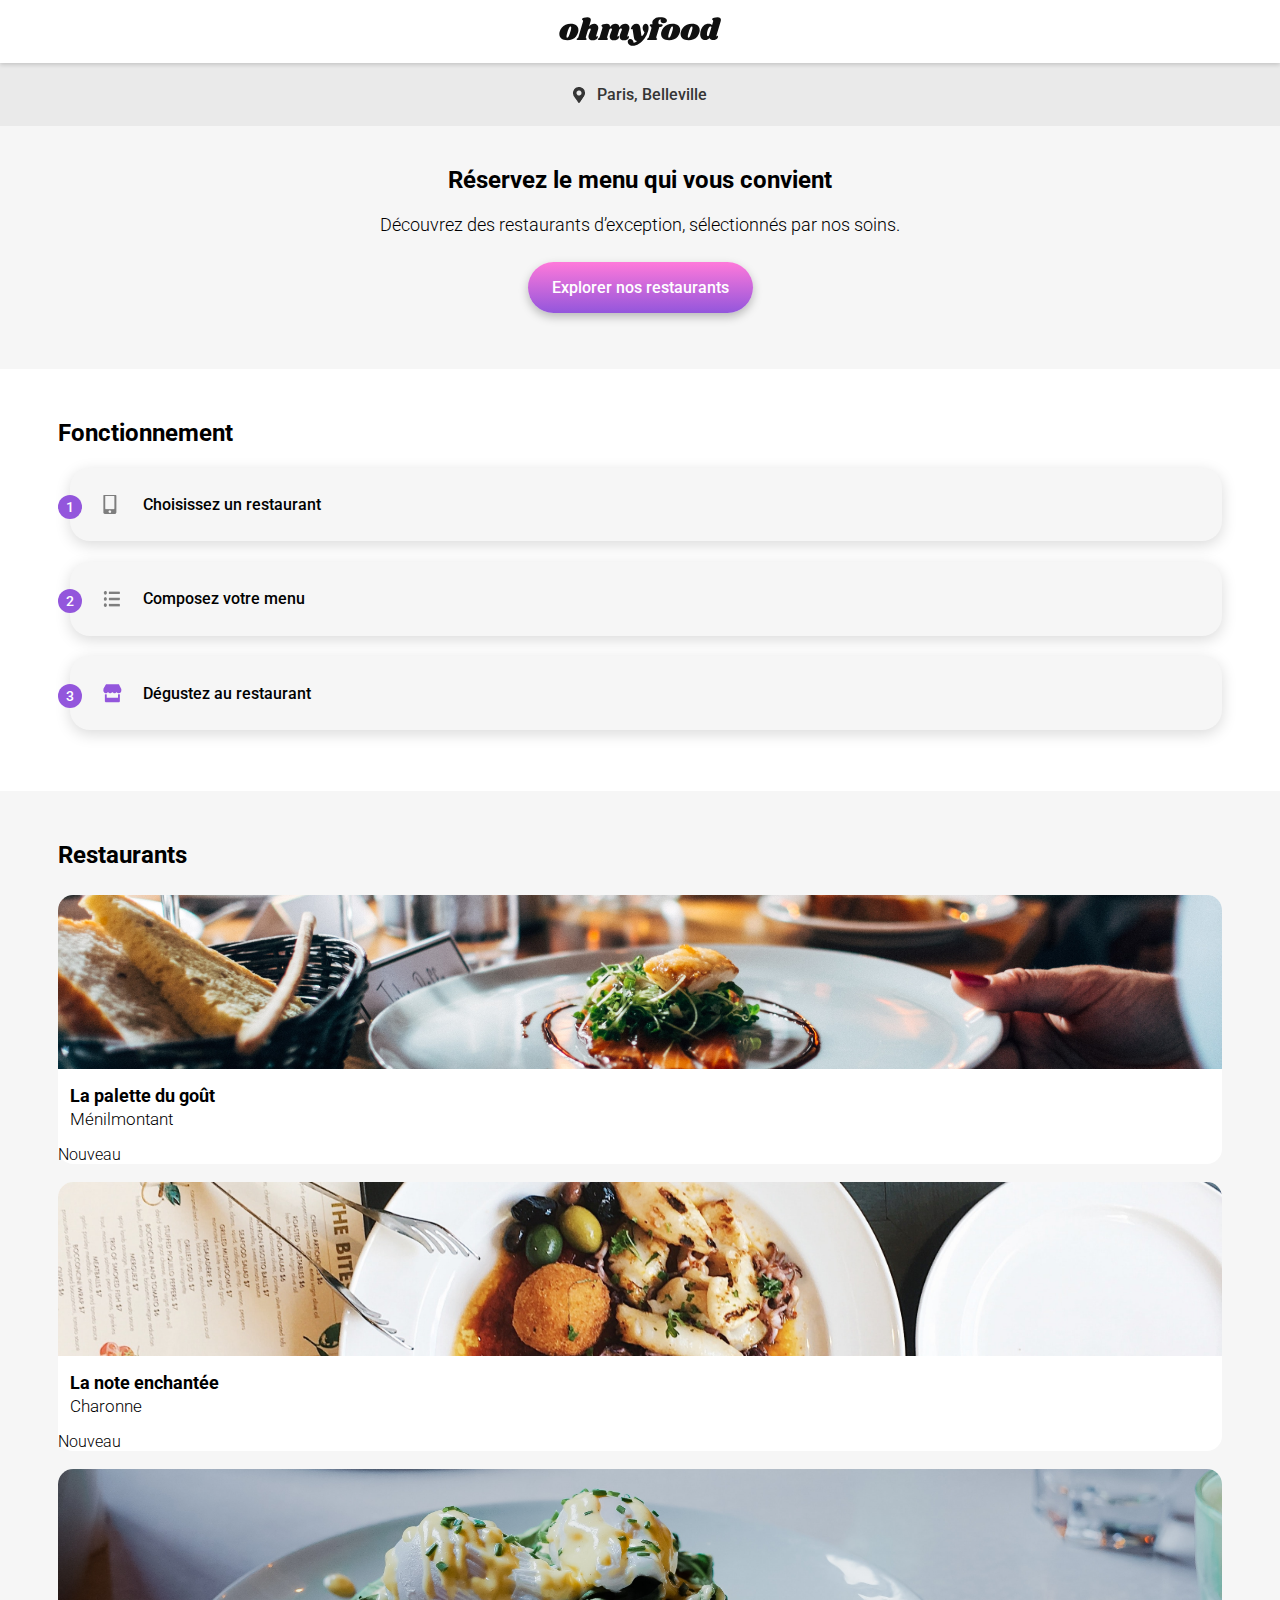
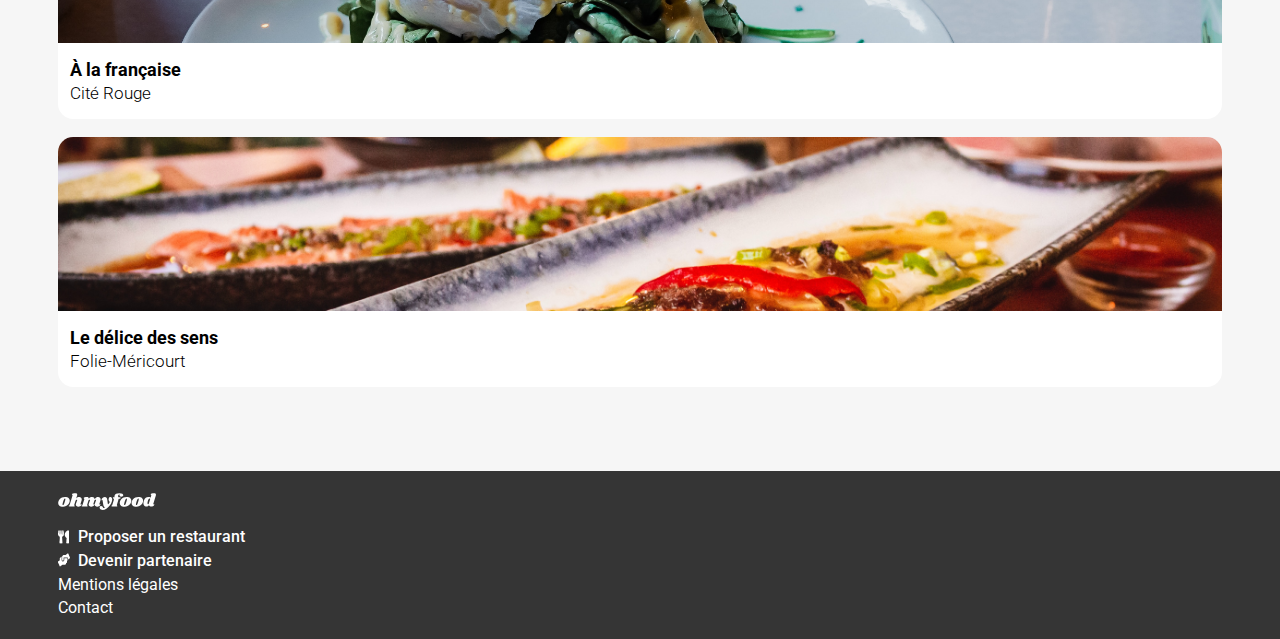
==== index.html @ 05e1a7d3 "starting designing restaurants section" ====
<!DOCTYPE html>
<html lang="fr">
  <head>
    <meta charset="UTF-8" />
    <meta name="viewport" content="width=device-width, initial-scale=1.0" />
    <title>Ohmyfood</title>
    <link rel="preconnect" href="https://fonts.googleapis.com" />
    <link rel="preconnect" href="https://fonts.gstatic.com" crossorigin />
    <link
      href="https://fonts.googleapis.com/css2?family=Roboto:wght@300;400;500;700&family=Shrikhand&display=swap"
      rel="stylesheet"
    />
    <link rel="stylesheet" href="./assets/css/style.css" />
  </head>

  <body>
    <div class="main-container splash-page">
      <header>
        <div class="logoZone">
          <img
            class="logoZone__image"
            src="./assets/images/logo/ohmyfood@2x.svg"
            alt="logo ohmyfood"
          />
        </div>
        <div class="geozone">
          <p class="geozone__text">Paris, Belleville</p>
        </div>
      </header>
      <main>
        <section class="presentation">
          <h1 class="presentation__title">
            Réservez le menu qui vous convient
          </h1>
          <p class="presentation__text">
            Découvrez des restaurants d’exception, sélectionnés par nos soins.
          </p>
          <a class="presentation__cta cta" href="#restaurantsAnchor">
            <span class="cta__text">Explorer nos restaurants</span>
          </a>
        </section>
        <section class="tutorial">
          <h2 class="tutorial__title">Fonctionnement</h2>
          <ol class="tutorial__list">
            <li class="tutorial__step tutorial__step--1">
              <p>Choisissez un restaurant</p>
            </li>
            <li class="tutorial__step tutorial__step--2">
              <p>Composez votre menu</p>
            </li>
            <li class="tutorial__step tutorial__step--3">
              <p>Dégustez au restaurant</p>
            </li>
          </ol>
        </section>
        <nav class="restaurants" id="restaurantsAnchor">
          <h2 class="restaurants__title">Restaurants</h2>
          <ul class="restaurants__list">
            <li class="restaurant__card">
              <a href="./restaurants/page1.html">
                <img
                  class="restaurant__image"
                  src="./assets/images/restaurants/jay-wennington-N_Y88TWmGwA-unsplash.jpg"
                  alt="un plat de la palette du goût"
                />
                <div class="restaurant__content">
                  <h3 class="card__title">La palette du goût</h3>
                  <p>Ménilmontant</p>
                  <i class="like__satus"></i>
                </div>
                <i class="flagNew">Nouveau</i>
              </a>
            </li>
            <li class="restaurant__card">
              <a href="./restaurants/page2.html">
                <img
                  class="restaurant__image"
                  src="./assets/images/restaurants/stil-u2Lp8tXIcjw-unsplash.jpg"
                  alt="une assiette de la note enchantée"
                />
                <div class="restaurant__content">
                  <h3 class="card__title">La note enchantée</h3>
                  <p>Charonne</p>
                  <i class="like__satus like__satus--enabled"></i>
                </div>
                <i class="flagNew">Nouveau</i></a
              >
            </li>
            <li class="restaurant__card">
              <a href="./restaurants/page3.html">
                <img
                  class="restaurant__image"
                  src="./assets/images/restaurants/toa-heftiba-DQKerTsQwi0-unsplash.jpg"
                  alt="une assiette de à la française" />
                <div class="restaurant__content">
                  <h3 class="card__title">À la française</h3>
                  <p>Cité Rouge</p>
                  <i class="like__satus"></i></div
              ></a>
            </li>
            <li class="restaurant__card">
              <a href="./restaurants/page4.html">
                <img
                  class="restaurant__image"
                  src="./assets/images/restaurants/louis-hansel-shotsoflouis-qNBGVyOCY8Q-unsplash.jpg"
                  alt="une assiette du délice des sens" />
                <div class="restaurant__content">
                  <h3 class="card__title">Le délice des sens</h3>
                  <p>Folie-Méricourt</p>
                  <i class="like__satus"></i></div
              ></a>
            </li>
          </ul>
        </nav>
      </main>
      <footer class="footer__page">
        <img
          class="footer__logo"
          src="./assets/images/logo/ohmyfood@2x.svg"
          alt="logo ohmyfood"
        />
        <nav class="footer__nav">
          <ul class="isDecorated">
            <li>
              <a class="proposing" href="#">Proposer un restaurant</a>
            </li>
            <li>
              <a class="partnership" href="#">Devenir partenaire</a>
            </li>
          </ul>
          <ul>
            <li><a href="#">Mentions légales</a></li>
            <li><a href="mailto:contact@ohmyfood.com">Contact</a></li>
          </ul>
        </nav>
      </footer>
    </div>
  </body>
</html>
---- assets/css/style.css ----
@charset "UTF-8";
/***
    The new CSS reset - version 1.8.5 (last updated 14.6.2023)
    GitHub page: https://github.com/elad2412/the-new-css-reset
***/
/*
    Remove all the styles of the "User-Agent-Stylesheet", except for the 'display' property
    - The "symbol *" part is to solve Firefox SVG sprite bug
    - The "html" attribute is exclud, because otherwise a bug in Chrome breaks the CSS hyphens property (https://github.com/elad2412/the-new-css-reset/issues/36)
 */
*:where(:not(html, iframe, canvas, img, svg, video, audio):not(svg *, symbol *)) {
  all: unset;
  display: revert;
}

/* Preferred box-sizing value */
*,
*::before,
*::after {
  box-sizing: border-box;
}

/* Reapply the pointer cursor for anchor tags */
a, button {
  cursor: revert;
}

/* Remove list styles (bullets/numbers) */
ol, ul, menu {
  list-style: none;
}

/* For images to not be able to exceed their container */
img {
  max-inline-size: 100%;
  max-block-size: 100%;
}

/* removes spacing between cells in tables */
table {
  border-collapse: collapse;
}

/* Safari - solving issue when using user-select:none on the <body> text input doesn't working */
input, textarea {
  -webkit-user-select: auto;
}

/* revert the 'white-space' property for textarea elements on Safari */
textarea {
  white-space: revert;
}

/* minimum style to allow to style meter element */
meter {
  -webkit-appearance: revert;
  appearance: revert;
}

/* preformatted text - use only for this feature */
:where(pre) {
  all: revert;
}

/* reset default text opacity of input placeholder */
::placeholder {
  color: unset;
}

/* remove default dot (•) sign */
::marker {
  content: initial;
}

/* fix the feature of 'hidden' attribute.
   display:revert; revert to element instead of attribute */
:where([hidden]) {
  display: none;
}

/* revert for bug in Chromium browsers
   - fix for the content editable attribute will work properly.
   - webkit-user-select: auto; added for Safari in case of using user-select:none on wrapper element */
:where([contenteditable]:not([contenteditable=false])) {
  -moz-user-modify: read-write;
  -webkit-user-modify: read-write;
  overflow-wrap: break-word;
  -webkit-line-break: after-white-space;
  -webkit-user-select: auto;
}

/* apply back the draggable feature - exist only in Chromium and Safari */
:where([draggable=true]) {
  -webkit-user-drag: element;
}

/* Revert Modal native behavior */
:where(dialog:modal) {
  all: revert;
}

body {
  font-family: "Roboto", serif;
  font-weight: 300;
}

.presentation__title, .tutorial__title, .restaurants__title, .card__title {
  font-weight: 700;
  font-size: 1.5rem;
}

.card__title {
  font-size: 1.125rem;
}

.tutorial__step {
  font-weight: 500;
}

.restaurant__content .card__tile {
  font-size: 1.125rem;
}
.restaurant__content p {
  font-size: 1.063rem;
}

html {
  scroll-behavior: smooth;
  height: 100%;
}

body {
  height: 100%;
  margin: 0;
  background-color: #F6F6F6;
}

.main-container {
  width: 100%;
}

.tutorial {
  background-color: #FFFFFF;
}

.presentation, .tutorial, .restaurants, .footer__page {
  padding-left: 4.5%;
  padding-right: 4.5%;
}

header {
  position: relative;
}

.logoZone {
  background-color: #FFFFFF;
  height: 63px;
  display: flex;
  align-items: center;
  justify-content: center;
  box-shadow: 0px 2px 4px 0px rgba(0, 0, 0, 0.15);
  position: relative;
  z-index: 1;
}

.logoZone__image {
  width: 162px;
}

.geozone {
  background-color: #EAEAEA;
  height: 63px;
  display: flex;
  align-items: center;
  justify-content: center;
  position: relative;
}
.geozone__text {
  font-size: 1rem;
  font-weight: 500;
  color: #353535;
  position: relative;
  padding-left: 1.5rem;
  background-image: url("../images/icons/pin-icon.png");
  background-repeat: no-repeat;
  background-position: left center;
  background-size: auto;
}

.footer__page {
  background-color: #353535;
  color: #FFFFFF;
  padding-top: 1.375rem;
  padding-bottom: 1.375rem;
}
.footer__logo {
  filter: invert(1) sepia(1) saturate(0);
  width: 98px;
  padding-bottom: 0.5rem;
}
.footer__nav li {
  font-weight: 400;
}
.footer__nav li:not(:last-child) {
  padding-top: 0.3rem;
  padding-bottom: 0.3rem;
}
.footer__nav .isDecorated li {
  font-weight: 500;
}
.footer__nav .proposing {
  position: relative;
  padding-left: 1.3rem;
  background-image: url("../images/icons/ustensils-icon.png");
  background-repeat: no-repeat;
  background-position: left center;
  background-size: auto;
}
.footer__nav .partnership {
  position: relative;
  padding-left: 1.3rem;
  background-image: url("../images/icons/handshake-icon.png");
  background-repeat: no-repeat;
  background-position: left center;
  background-size: auto;
}

.cta {
  display: flex;
  align-items: center;
  justify-content: center;
  color: #FFFFFF;
  font-size: 1rem;
  font-weight: 500;
  position: relative;
}
.cta .cta__text {
  background: linear-gradient(to bottom, #FF79DA 0%, #9356DC 100%);
  border-radius: 2rem;
  box-shadow: 0px 4px 10px 0px rgba(0, 0, 0, 0.25);
  padding: 1rem 1.5rem;
  transition: box-shadow 200ms;
}
.cta::before {
  content: "";
  position: absolute;
  top: 0;
  bottom: 0;
  left: 0;
  right: 0;
  z-index: 1;
  border-radius: 2rem;
  box-shadow: 0px 0px 0px 0px rgba(0, 0, 0, 0);
  background-color: white;
  opacity: 0;
  transition: opacity 400ms;
}
.cta:hover .cta__text {
  border-radius: 2rem;
  box-shadow: 0px 4px 15px 0px rgba(0, 0, 0, 0.35);
}
.cta:hover::before {
  opacity: 0.15;
}

.presentation {
  padding-top: 2.5rem;
  padding-bottom: 3.5rem;
  text-align: center;
}
.presentation__title {
  width: 80%;
  margin: 0 auto 1.25rem;
}
.presentation__text {
  margin: 0 auto 1.7rem;
  font-size: 1.125rem;
}

.tutorial {
  padding-top: 3.125rem;
  padding-bottom: 2.5rem;
}
.tutorial__title {
  margin-bottom: 1.3rem;
}
.tutorial__list {
  padding-left: 0.75rem;
}
.tutorial__step {
  margin-bottom: 1.3rem;
  padding: 1.7rem 0 1.7rem 2.1rem;
  background: #F6F6F6;
  position: relative;
  border-radius: 1.25rem;
  box-shadow: 0px 4px 15px 0px rgba(0, 0, 0, 0.15);
}
.tutorial__step--1::before {
  content: "";
  position: absolute;
  top: 0;
  bottom: 0;
  left: 0;
  right: 0;
  z-index: 1;
  content: "1";
  font-size: 0.875rem;
  color: #FFFFFF;
  top: 1.7rem;
  right: auto;
  bottom: auto;
  left: -0.75rem;
  background-color: #9356DC;
  border-radius: 1rem;
  width: 1.5rem;
  height: 1.5rem;
  display: flex;
  align-items: center;
  justify-content: center;
}
.tutorial__step--1 p {
  position: relative;
  padding-left: 2.5rem;
  background-image: url("../images/icons/tuto-icon-1.png");
  background-repeat: no-repeat;
  background-position: left center;
  background-size: auto;
}
.tutorial__step--2::before {
  content: "";
  position: absolute;
  top: 0;
  bottom: 0;
  left: 0;
  right: 0;
  z-index: 1;
  content: "2";
  font-size: 0.875rem;
  color: #FFFFFF;
  top: 1.7rem;
  right: auto;
  bottom: auto;
  left: -0.75rem;
  background-color: #9356DC;
  border-radius: 1rem;
  width: 1.5rem;
  height: 1.5rem;
  display: flex;
  align-items: center;
  justify-content: center;
}
.tutorial__step--2 p {
  position: relative;
  padding-left: 2.5rem;
  background-image: url("../images/icons/tuto-icon-2.png");
  background-repeat: no-repeat;
  background-position: left center;
  background-size: auto;
}
.tutorial__step--3::before {
  content: "";
  position: absolute;
  top: 0;
  bottom: 0;
  left: 0;
  right: 0;
  z-index: 1;
  content: "3";
  font-size: 0.875rem;
  color: #FFFFFF;
  top: 1.7rem;
  right: auto;
  bottom: auto;
  left: -0.75rem;
  background-color: #9356DC;
  border-radius: 1rem;
  width: 1.5rem;
  height: 1.5rem;
  display: flex;
  align-items: center;
  justify-content: center;
}
.tutorial__step--3 p {
  position: relative;
  padding-left: 2.5rem;
  background-image: url("../images/icons/tuto-icon-3.png");
  background-repeat: no-repeat;
  background-position: left center;
  background-size: auto;
}

.restaurants {
  padding-top: 3.125rem;
  padding-bottom: 4.125rem;
}
.restaurants__title {
  margin-bottom: 1.625rem;
}

.restaurant__card {
  margin-bottom: 1.125rem;
  border-radius: 0.95rem;
  background: #FFFFFF;
}
.restaurant__card > a {
  display: block;
  position: relative;
}
.restaurant__image {
  border-radius: 0.95rem 0.95rem 0 0;
  object-fit: cover;
  width: 100%;
  height: 174px;
  display: block;
}
.restaurant__content {
  display: block;
  padding: 1rem 0.8rem;
}
.restaurant__content .card__title {
  margin-bottom: 0.2rem;
}

/*# sourceMappingURL=style.css.map */
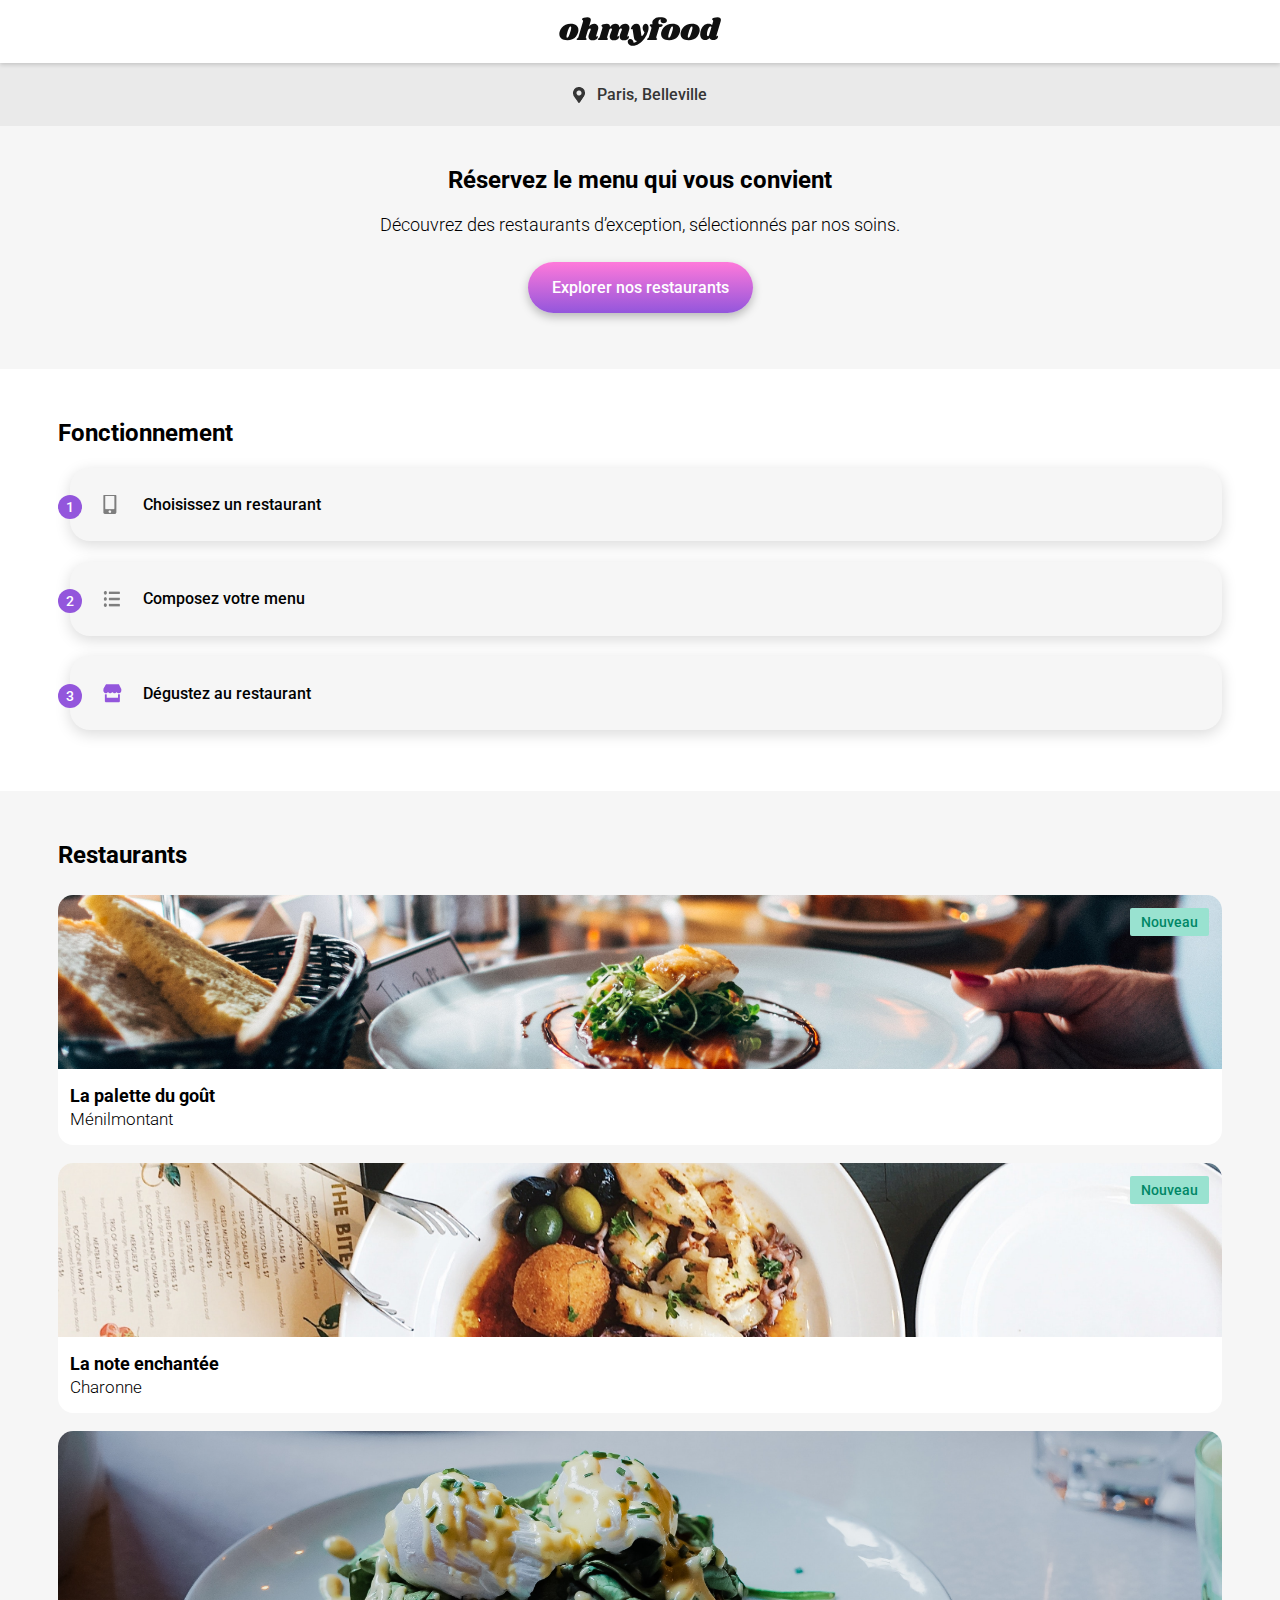
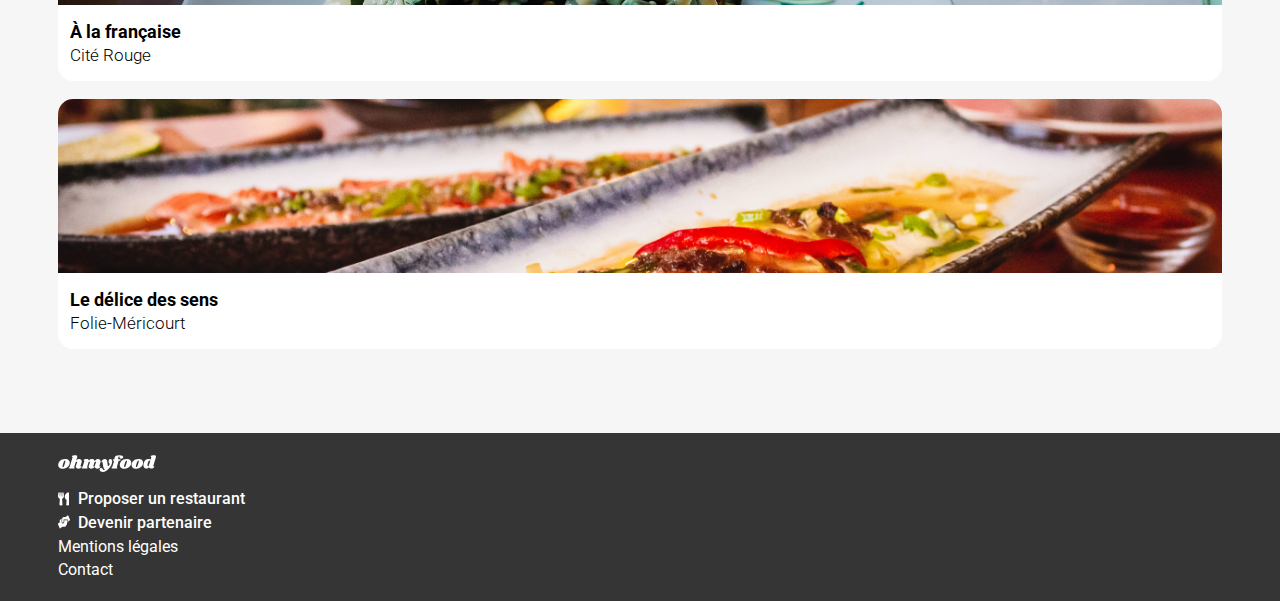
==== commit 892bd4bf: "ajout flag 'nouveau' sur les cards + attribut role et aria-label pour les icones coeur rempli" ====
--- a/index.html
+++ b/index.html
@@ -81,7 +81,11 @@
                 <div class="restaurant__content">
                   <h3 class="card__title">La note enchantée</h3>
                   <p>Charonne</p>
-                  <i class="like__satus like__satus--enabled"></i>
+                  <i
+                    class="like__satus like__satus--enabled"
+                    role="img"
+                    aria-label="restaurant favoris"
+                  ></i>
                 </div>
                 <i class="flagNew">Nouveau</i></a
               >
--- a/assets/css/style.css
+++ b/assets/css/style.css
@@ -406,6 +406,17 @@
   display: block;
   position: relative;
 }
+.restaurant__card .flagNew {
+  color: #008766;
+  padding: 0.4rem 0.7rem;
+  background: #99E2D0;
+  border-radius: 0.125rem;
+  font-size: 0.875rem;
+  font-weight: 500;
+  position: absolute;
+  top: 0.813rem;
+  right: 0.813rem;
+}
 .restaurant__image {
   border-radius: 0.95rem 0.95rem 0 0;
   object-fit: cover;
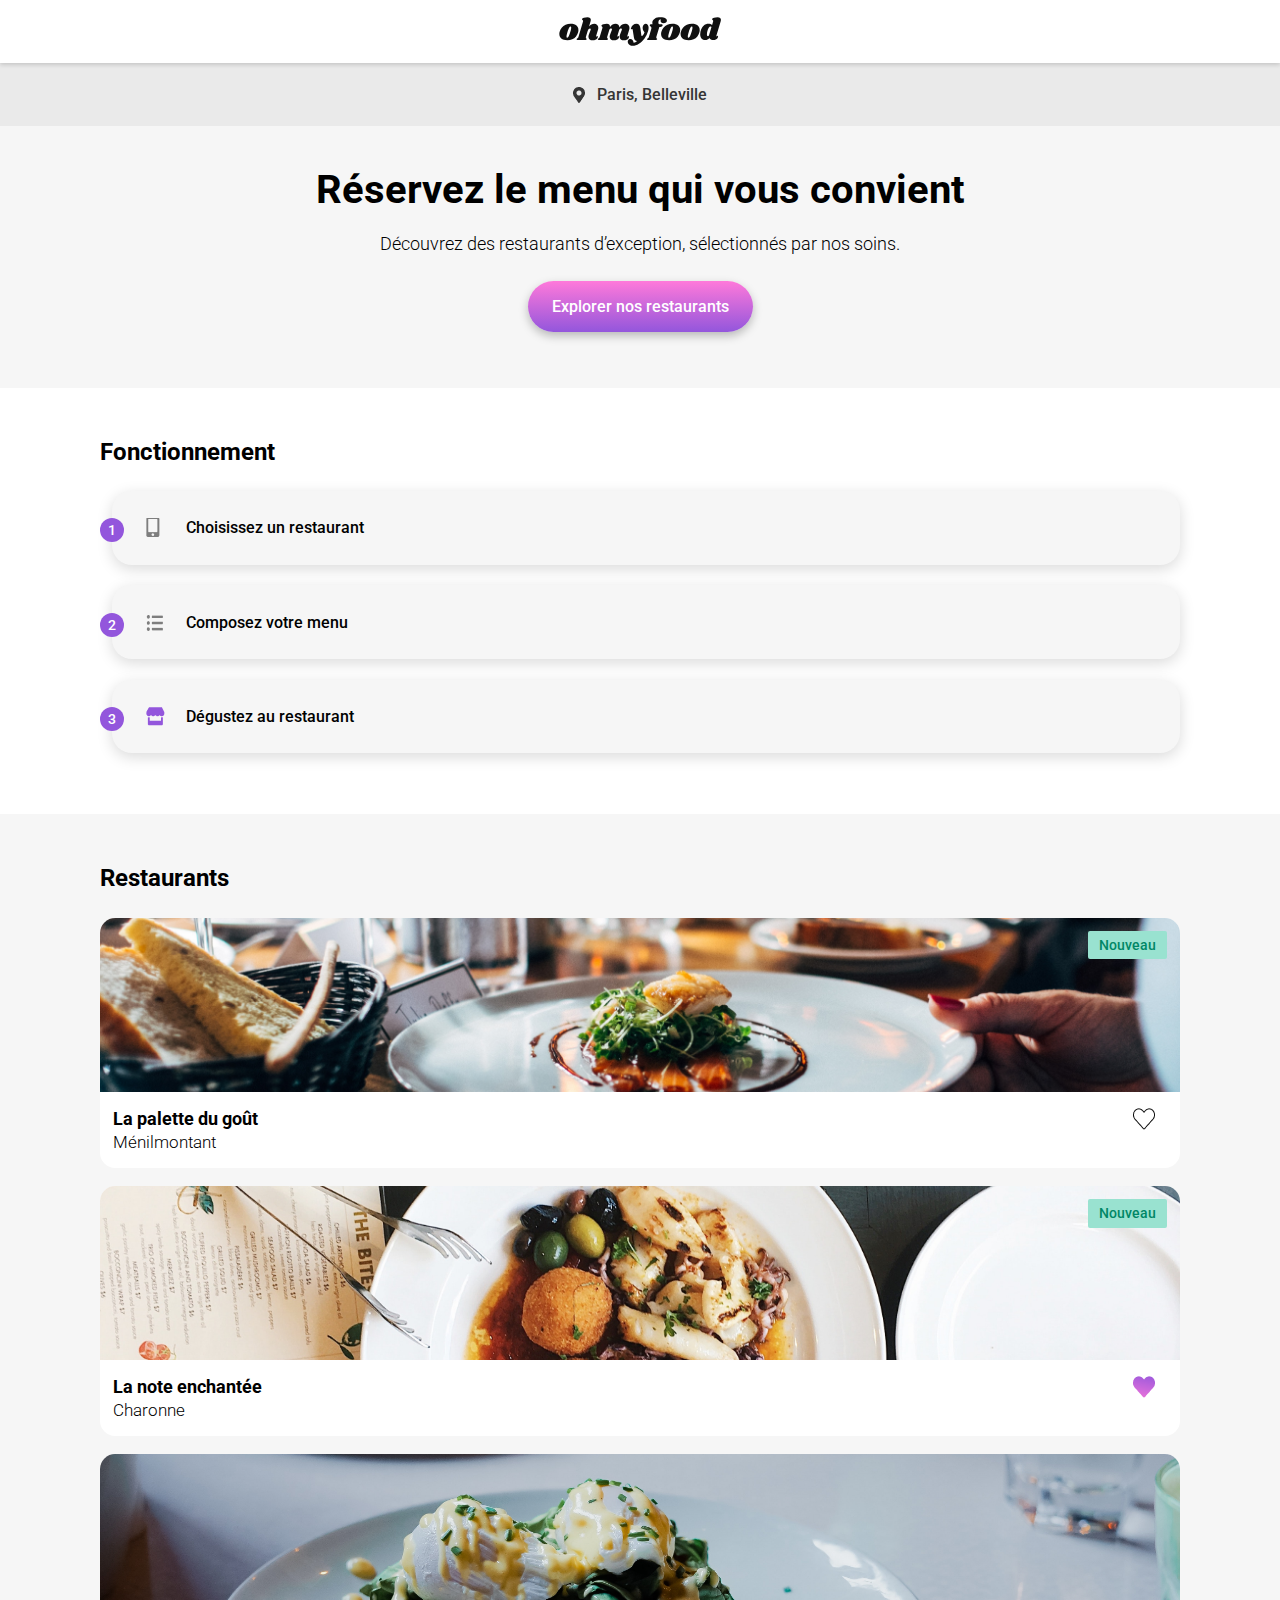
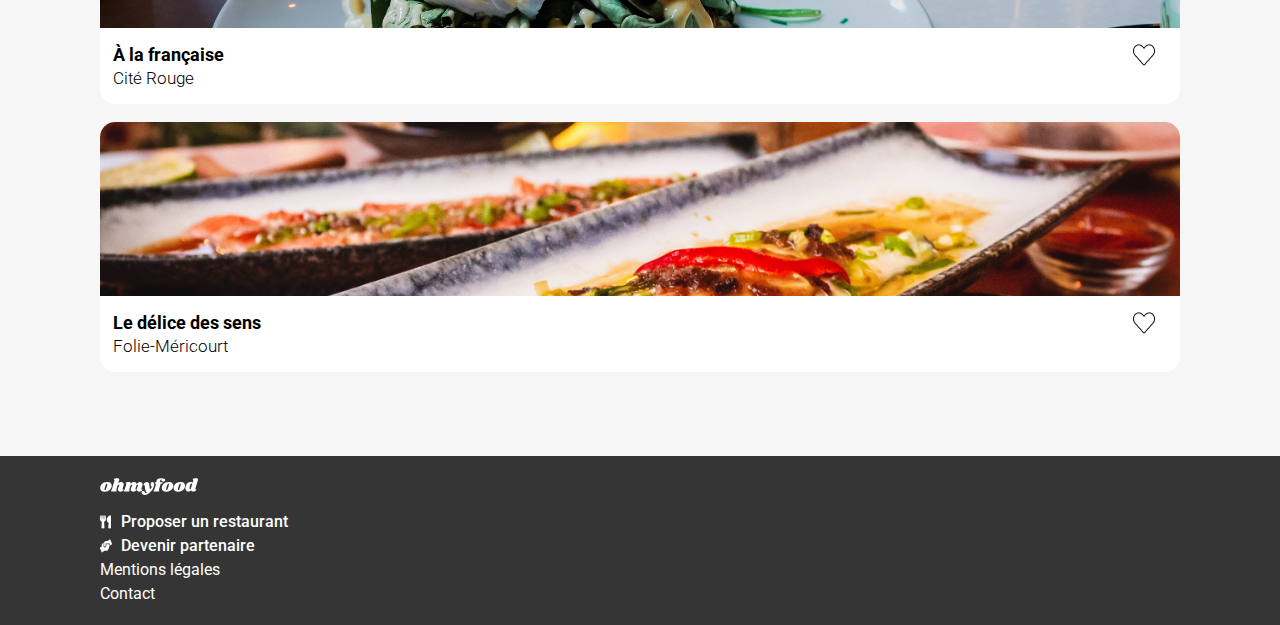
==== commit 5c7f765c: "- adding a contener 'width-inside' in each main part - starting responsivness" ====
--- a/index.html
+++ b/index.html
@@ -29,114 +29,126 @@
       </header>
       <main>
         <section class="presentation">
-          <h1 class="presentation__title">
-            Réservez le menu qui vous convient
-          </h1>
-          <p class="presentation__text">
-            Découvrez des restaurants d’exception, sélectionnés par nos soins.
-          </p>
-          <a class="presentation__cta cta" href="#restaurantsAnchor">
-            <span class="cta__text">Explorer nos restaurants</span>
-          </a>
+          <div class="inside-width">
+            <h1 class="presentation__title">
+              Réservez le menu qui vous convient
+            </h1>
+            <p class="presentation__text">
+              Découvrez des restaurants d’exception, sélectionnés par nos soins.
+            </p>
+            <a class="presentation__cta cta" href="#restaurantsAnchor">
+              <span class="cta__text">Explorer nos restaurants</span>
+            </a>
+          </div>
         </section>
         <section class="tutorial">
-          <h2 class="tutorial__title">Fonctionnement</h2>
-          <ol class="tutorial__list">
-            <li class="tutorial__step tutorial__step--1">
-              <p>Choisissez un restaurant</p>
-            </li>
-            <li class="tutorial__step tutorial__step--2">
-              <p>Composez votre menu</p>
-            </li>
-            <li class="tutorial__step tutorial__step--3">
-              <p>Dégustez au restaurant</p>
-            </li>
-          </ol>
+          <div class="inside-width">
+            <h2 class="tutorial__title">Fonctionnement</h2>
+            <ol class="tutorial__list">
+              <li class="tutorial__step tutorial__step--1">
+                <p>Choisissez un restaurant</p>
+              </li>
+              <li class="tutorial__step tutorial__step--2">
+                <p>Composez votre menu</p>
+              </li>
+              <li class="tutorial__step tutorial__step--3">
+                <p>Dégustez au restaurant</p>
+              </li>
+            </ol>
+          </div>
         </section>
         <nav class="restaurants" id="restaurantsAnchor">
-          <h2 class="restaurants__title">Restaurants</h2>
-          <ul class="restaurants__list">
-            <li class="restaurant__card">
-              <a href="./restaurants/page1.html">
-                <img
-                  class="restaurant__image"
-                  src="./assets/images/restaurants/jay-wennington-N_Y88TWmGwA-unsplash.jpg"
-                  alt="un plat de la palette du goût"
-                />
-                <div class="restaurant__content">
-                  <h3 class="card__title">La palette du goût</h3>
-                  <p>Ménilmontant</p>
-                  <i class="like__satus"></i>
-                </div>
-                <i class="flagNew">Nouveau</i>
-              </a>
-            </li>
-            <li class="restaurant__card">
-              <a href="./restaurants/page2.html">
-                <img
-                  class="restaurant__image"
-                  src="./assets/images/restaurants/stil-u2Lp8tXIcjw-unsplash.jpg"
-                  alt="une assiette de la note enchantée"
-                />
-                <div class="restaurant__content">
-                  <h3 class="card__title">La note enchantée</h3>
-                  <p>Charonne</p>
-                  <i
-                    class="like__satus like__satus--enabled"
-                    role="img"
-                    aria-label="restaurant favoris"
-                  ></i>
-                </div>
-                <i class="flagNew">Nouveau</i></a
-              >
-            </li>
-            <li class="restaurant__card">
-              <a href="./restaurants/page3.html">
-                <img
-                  class="restaurant__image"
-                  src="./assets/images/restaurants/toa-heftiba-DQKerTsQwi0-unsplash.jpg"
-                  alt="une assiette de à la française" />
-                <div class="restaurant__content">
-                  <h3 class="card__title">À la française</h3>
-                  <p>Cité Rouge</p>
-                  <i class="like__satus"></i></div
-              ></a>
-            </li>
-            <li class="restaurant__card">
-              <a href="./restaurants/page4.html">
-                <img
-                  class="restaurant__image"
-                  src="./assets/images/restaurants/louis-hansel-shotsoflouis-qNBGVyOCY8Q-unsplash.jpg"
-                  alt="une assiette du délice des sens" />
-                <div class="restaurant__content">
-                  <h3 class="card__title">Le délice des sens</h3>
-                  <p>Folie-Méricourt</p>
-                  <i class="like__satus"></i></div
-              ></a>
-            </li>
-          </ul>
+          <div class="inside-width">
+            <h2 class="restaurants__title">Restaurants</h2>
+            <ul class="restaurants__list">
+              <li class="restaurant__card">
+                <a href="./restaurants/page1.html">
+                  <img
+                    class="restaurant__image"
+                    src="./assets/images/restaurants/jay-wennington-N_Y88TWmGwA-unsplash.jpg"
+                    alt="un plat de la palette du goût"
+                  />
+                  <div class="restaurant__content">
+                    <h3 class="card__title">La palette du goût</h3>
+                    <p>Ménilmontant</p>
+                    <i class="like__satus"></i>
+                  </div>
+                  <i class="flagNew">Nouveau</i>
+                </a>
+              </li>
+              <li class="restaurant__card">
+                <a href="./restaurants/page2.html">
+                  <img
+                    class="restaurant__image"
+                    src="./assets/images/restaurants/stil-u2Lp8tXIcjw-unsplash.jpg"
+                    alt="une assiette de la note enchantée"
+                  />
+                  <div class="restaurant__content">
+                    <h3 class="card__title">La note enchantée</h3>
+                    <p>Charonne</p>
+                    <i
+                      class="like__satus like__satus--enabled"
+                      role="img"
+                      aria-label="restaurant favoris"
+                    ></i>
+                  </div>
+                  <i class="flagNew">Nouveau</i>
+                </a>
+              </li>
+              <li class="restaurant__card">
+                <a href="./restaurants/page3.html">
+                  <img
+                    class="restaurant__image"
+                    src="./assets/images/restaurants/toa-heftiba-DQKerTsQwi0-unsplash.jpg"
+                    alt="une assiette de à la française"
+                  />
+                  <div class="restaurant__content">
+                    <h3 class="card__title">À la française</h3>
+                    <p>Cité Rouge</p>
+                    <i class="like__satus"></i>
+                  </div>
+                </a>
+              </li>
+              <li class="restaurant__card">
+                <a href="./restaurants/page4.html">
+                  <img
+                    class="restaurant__image"
+                    src="./assets/images/restaurants/louis-hansel-shotsoflouis-qNBGVyOCY8Q-unsplash.jpg"
+                    alt="une assiette du délice des sens"
+                  />
+                  <div class="restaurant__content">
+                    <h3 class="card__title">Le délice des sens</h3>
+                    <p>Folie-Méricourt</p>
+                    <i class="like__satus"></i>
+                  </div>
+                </a>
+              </li>
+            </ul>
+          </div>
         </nav>
       </main>
       <footer class="footer__page">
-        <img
-          class="footer__logo"
-          src="./assets/images/logo/ohmyfood@2x.svg"
-          alt="logo ohmyfood"
-        />
-        <nav class="footer__nav">
-          <ul class="isDecorated">
-            <li>
-              <a class="proposing" href="#">Proposer un restaurant</a>
-            </li>
-            <li>
-              <a class="partnership" href="#">Devenir partenaire</a>
-            </li>
-          </ul>
-          <ul>
-            <li><a href="#">Mentions légales</a></li>
-            <li><a href="mailto:contact@ohmyfood.com">Contact</a></li>
-          </ul>
-        </nav>
+        <div class="inside-width">
+          <img
+            class="footer__logo"
+            src="./assets/images/logo/ohmyfood@2x.svg"
+            alt="logo ohmyfood"
+          />
+          <nav class="footer__nav">
+            <ul class="isDecorated">
+              <li>
+                <a class="proposing" href="#">Proposer un restaurant</a>
+              </li>
+              <li>
+                <a class="partnership" href="#">Devenir partenaire</a>
+              </li>
+            </ul>
+            <ul>
+              <li><a href="#">Mentions légales</a></li>
+              <li><a href="mailto:contact@ohmyfood.com">Contact</a></li>
+            </ul>
+          </nav>
+        </div>
       </footer>
     </div>
   </body>
--- a/assets/css/style.css
+++ b/assets/css/style.css
@@ -109,6 +109,12 @@
   font-size: 1.5rem;
 }
 
+@media (min-width: 1024px) {
+  .presentation__title {
+    font-size: 2.5rem;
+  }
+}
+
 .card__title {
   font-size: 1.125rem;
 }
@@ -143,11 +149,21 @@
   background-color: #FFFFFF;
 }
 
-.presentation, .tutorial, .restaurants, .footer__page {
-  padding-left: 4.5%;
-  padding-right: 4.5%;
-}
-
+.presentation .inside-width, .tutorial .inside-width, .restaurants .inside-width, .footer__page .inside-width {
+  width: 91%;
+  margin-left: auto;
+  margin-right: auto;
+}
+@media (min-width: 768px) {
+  .presentation, .tutorial, .restaurants, .footer__page {
+    padding-left: 3rem;
+    padding-right: 3rem;
+  }
+  .presentation .inside-width, .tutorial .inside-width, .restaurants .inside-width, .footer__page .inside-width {
+    width: 100%;
+    max-width: 1080px;
+  }
+}
 header {
   position: relative;
 }
@@ -272,6 +288,11 @@
   width: 80%;
   margin: 0 auto 1.25rem;
 }
+@media (min-width: 768px) {
+  .presentation__title {
+    width: 100%;
+  }
+}
 .presentation__text {
   margin: 0 auto 1.7rem;
   font-size: 1.125rem;
@@ -282,7 +303,7 @@
   padding-bottom: 2.5rem;
 }
 .tutorial__title {
-  margin-bottom: 1.3rem;
+  margin-bottom: 1.563rem;
 }
 .tutorial__list {
   padding-left: 0.75rem;
@@ -426,10 +447,25 @@
 }
 .restaurant__content {
   display: block;
-  padding: 1rem 0.8rem;
+  margin: 1rem 0.8rem 0;
+  padding-bottom: 1rem;
+  position: relative;
 }
 .restaurant__content .card__title {
   margin-bottom: 0.2rem;
 }
+.restaurant__content .like__satus {
+  display: block;
+  width: 22px;
+  height: 22px;
+  background-image: url("../images/icons/unlike-icon.png");
+  background-repeat: no-repeat;
+  position: absolute;
+  top: 0;
+  right: 0.75rem;
+}
+.restaurant__content .like__satus--enabled {
+  background-image: url("../images/icons/like-icon.png");
+}
 
 /*# sourceMappingURL=style.css.map */
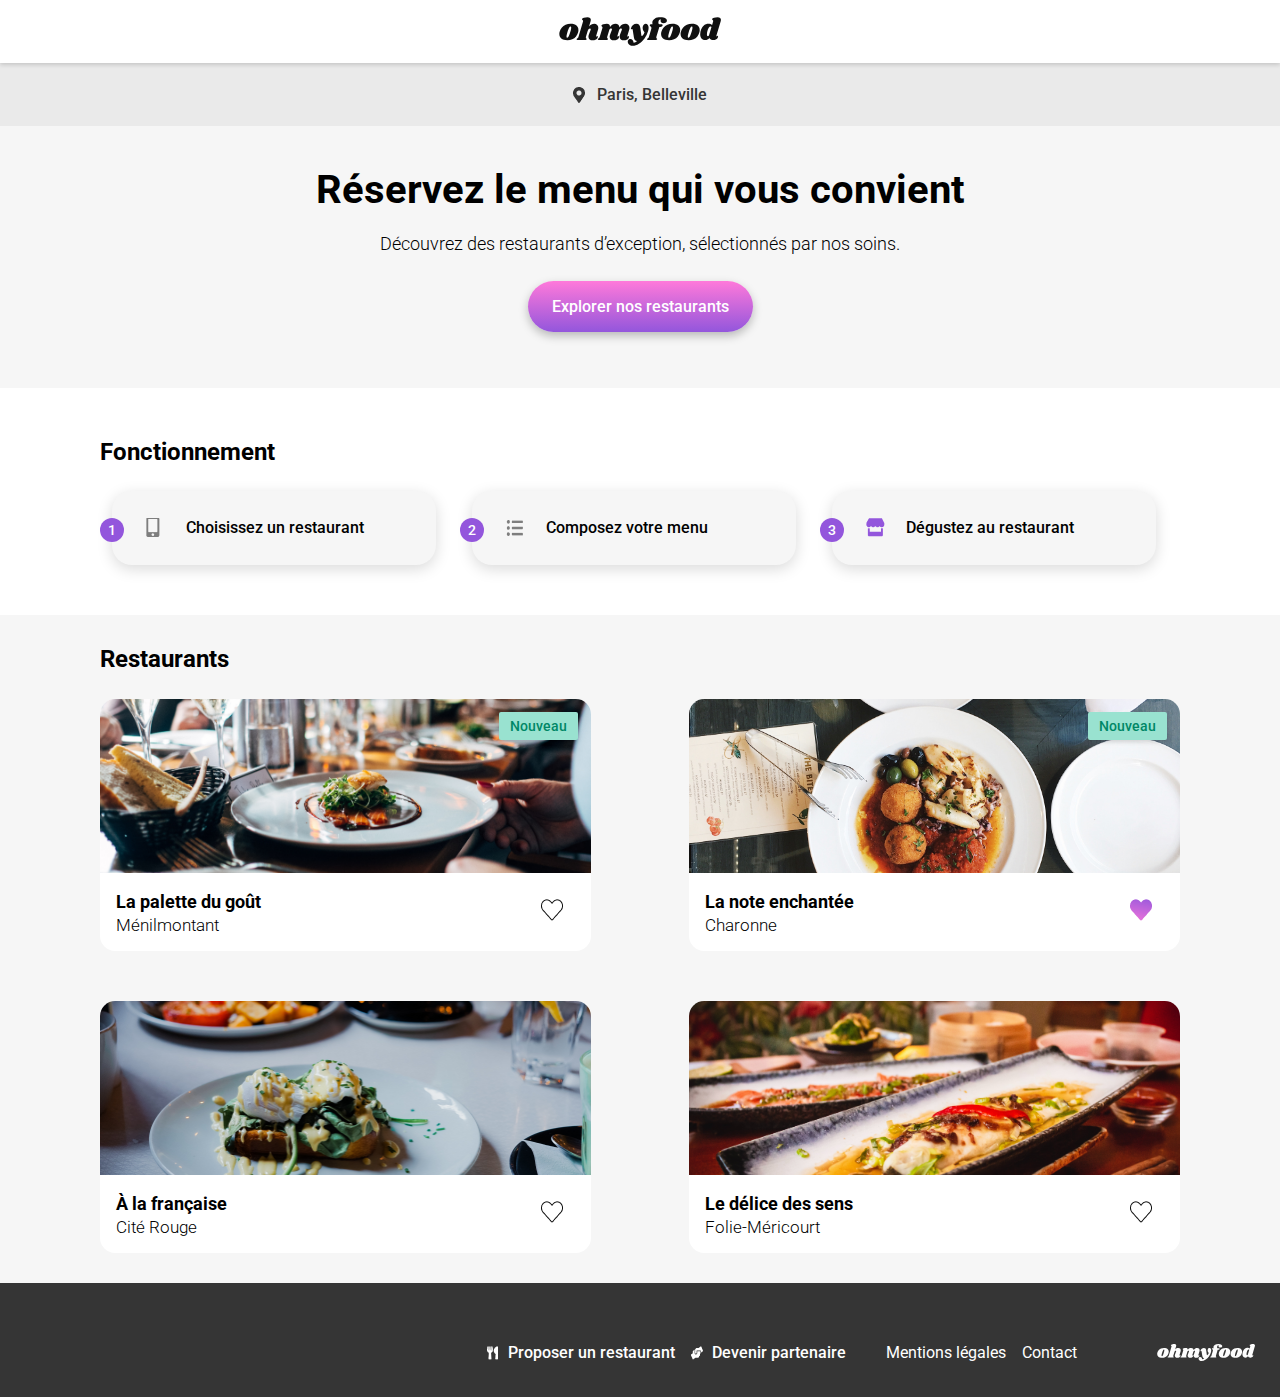
==== commit 4071d3b2: "renaming page1 in la-palette-du-gout for seo" ====
--- a/index.html
+++ b/index.html
@@ -62,7 +62,7 @@
             <h2 class="restaurants__title">Restaurants</h2>
             <ul class="restaurants__list">
               <li class="restaurant__card">
-                <a href="./restaurants/page1.html">
+                <a href="./restaurants/la-palette-du-gout.html">
                   <img
                     class="restaurant__image"
                     src="./assets/images/restaurants/jay-wennington-N_Y88TWmGwA-unsplash.jpg"
--- a/assets/css/style.css
+++ b/assets/css/style.css
@@ -100,7 +100,7 @@
 }
 
 body {
-  font-family: "Roboto", serif;
+  font-family: "Roboto", sans-serif;
   font-weight: 300;
 }
 
@@ -128,6 +128,15 @@
 }
 .restaurant__content p {
   font-size: 1.063rem;
+}
+
+.page-restaurant .presentation {
+  text-align: left;
+}
+.page-restaurant .presentation__title {
+  font-family: "Shrikhand", serif;
+  font-size: 1.75rem;
+  font-weight: 400;
 }
 
 html {
@@ -156,8 +165,8 @@
 }
 @media (min-width: 768px) {
   .presentation, .tutorial, .restaurants, .footer__page {
-    padding-left: 3rem;
-    padding-right: 3rem;
+    padding-left: 1.563rem;
+    padding-right: 1.563rem;
   }
   .presentation .inside-width, .tutorial .inside-width, .restaurants .inside-width, .footer__page .inside-width {
     width: 100%;
@@ -209,11 +218,29 @@
   padding-top: 1.375rem;
   padding-bottom: 1.375rem;
 }
+@media (min-width: 768px) {
+  .footer__page {
+    min-height: 114px;
+    padding: 1.875rem 1.563rem;
+    display: flex;
+    align-items: flex-end;
+  }
+  .footer__page .inside-width {
+    max-width: calc(1080px + 2 * (1rem + 98px));
+    display: flex;
+    flex-direction: row-reverse;
+  }
+}
 .footer__logo {
   filter: invert(1) sepia(1) saturate(0);
   width: 98px;
   padding-bottom: 0.5rem;
 }
+@media (min-width: 768px) {
+  .footer__logo {
+    padding-bottom: 0;
+  }
+}
 .footer__nav li {
   font-weight: 400;
 }
@@ -239,6 +266,18 @@
   background-repeat: no-repeat;
   background-position: left center;
   background-size: auto;
+}
+@media (min-width: 768px) {
+  .footer__nav {
+    display: flex;
+    column-gap: 2.5rem;
+    margin-right: 5rem;
+  }
+  .footer__nav > ul {
+    display: flex;
+    align-items: baseline;
+    column-gap: 1rem;
+  }
 }
 
 .cta {
@@ -307,6 +346,14 @@
 }
 .tutorial__list {
   padding-left: 0.75rem;
+}
+@media (min-width: 1024px) {
+  .tutorial__list {
+    display: flex;
+    column-gap: 0.75rem;
+    justify-content: space-between;
+    align-items: center;
+  }
 }
 .tutorial__step {
   margin-bottom: 1.3rem;
@@ -409,6 +456,18 @@
   background-position: left center;
   background-size: auto;
 }
+@media (min-width: 1024px) {
+  .tutorial__step {
+    margin-bottom: 0;
+    flex: 1 0 30%;
+    margin-right: 1.5rem;
+  }
+}
+@media (min-width: 1024px) {
+  .tutorial {
+    padding-bottom: 3.125rem;
+  }
+}
 
 .restaurants {
   padding-top: 3.125rem;
@@ -416,6 +475,18 @@
 }
 .restaurants__title {
   margin-bottom: 1.625rem;
+}
+@media (min-width: 768px) {
+  .restaurants {
+    padding-top: 1.875rem;
+    padding-bottom: 1.875rem;
+  }
+  .restaurants__list {
+    display: flex;
+    column-gap: 9%;
+    row-gap: 3.125rem;
+    flex-wrap: wrap;
+  }
 }
 
 .restaurant__card {
@@ -437,6 +508,13 @@
   position: absolute;
   top: 0.813rem;
   right: 0.813rem;
+  box-shadow: 0px 2px 4px 0px rgba(0, 0, 0, 0.15);
+}
+@media (min-width: 768px) {
+  .restaurant__card {
+    margin-bottom: 0;
+    flex: 1 1 40%;
+  }
 }
 .restaurant__image {
   border-radius: 0.95rem 0.95rem 0 0;
@@ -467,5 +545,19 @@
 .restaurant__content .like__satus--enabled {
   background-image: url("../images/icons/like-icon.png");
 }
+@media (min-width: 768px) {
+  .restaurant__content .like__satus {
+    top: 0.5rem;
+  }
+}
+@media (min-width: 768px) {
+  .restaurant__content {
+    margin: 1.125rem 1rem 0;
+  }
+}
+
+.page-restaurant .presentation__title {
+  width: auto;
+}
 
 /*# sourceMappingURL=style.css.map */
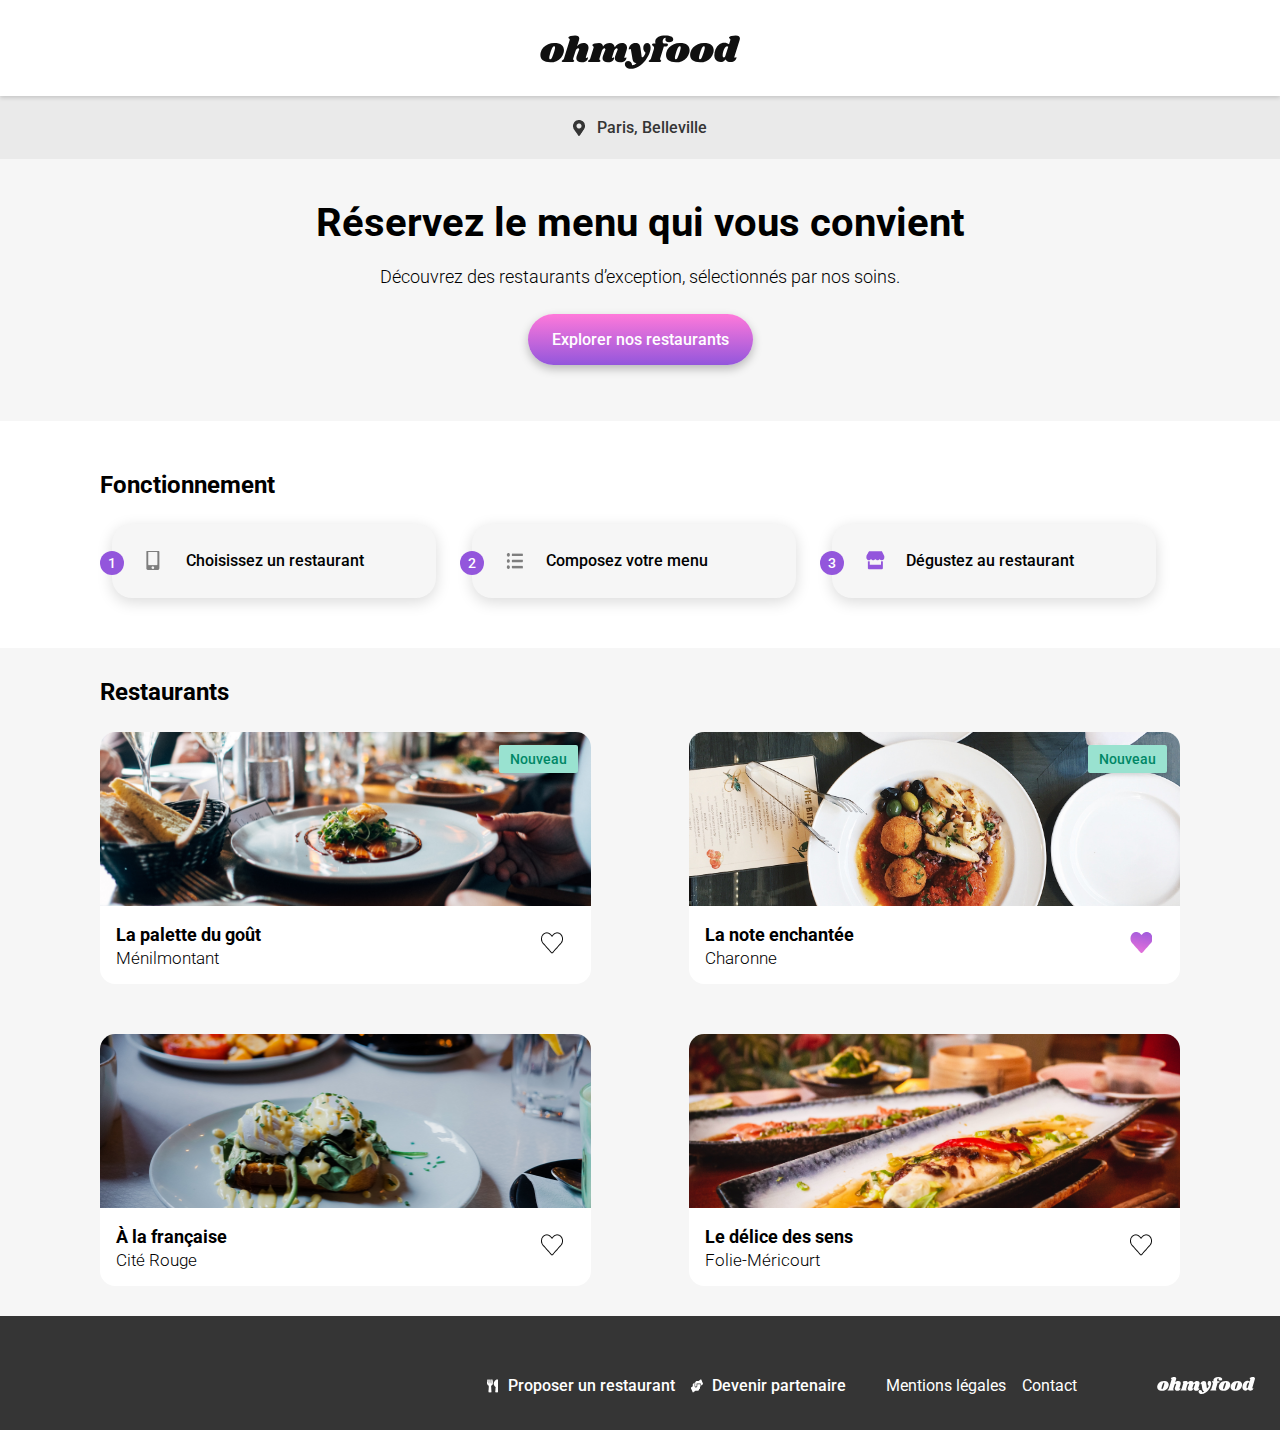
==== commit 08043c2b: "adding link to restaurants on home page" ====
--- a/index.html
+++ b/index.html
@@ -77,7 +77,7 @@
                 </a>
               </li>
               <li class="restaurant__card">
-                <a href="./restaurants/page2.html">
+                <a href="./restaurants/la-note-enchantee.html">
                   <img
                     class="restaurant__image"
                     src="./assets/images/restaurants/stil-u2Lp8tXIcjw-unsplash.jpg"
@@ -96,7 +96,7 @@
                 </a>
               </li>
               <li class="restaurant__card">
-                <a href="./restaurants/page3.html">
+                <a href="./restaurants/a-la-francaise.html">
                   <img
                     class="restaurant__image"
                     src="./assets/images/restaurants/toa-heftiba-DQKerTsQwi0-unsplash.jpg"
@@ -110,7 +110,7 @@
                 </a>
               </li>
               <li class="restaurant__card">
-                <a href="./restaurants/page4.html">
+                <a href="./restaurants/le-delice-des-sens.html">
                   <img
                     class="restaurant__image"
                     src="./assets/images/restaurants/louis-hansel-shotsoflouis-qNBGVyOCY8Q-unsplash.jpg"
--- a/assets/css/style.css
+++ b/assets/css/style.css
@@ -1,4 +1,49 @@
 @charset "UTF-8";
+@keyframes maincourses {
+  0% {
+    transform: translateY(-328.5px);
+  }
+  33.3% {
+    transform: translateY(-180px);
+  }
+  66.6% {
+    transform: translateY(-90px);
+  }
+  100% {
+    transform: translateY(0);
+  }
+}
+@keyframes desserts {
+  0% {
+    transform: translateY(-652.5px);
+  }
+  16.7% {
+    transform: translateY(-450px);
+  }
+  33.4% {
+    transform: translateY(-360px);
+  }
+  50% {
+    transform: translateY(-270px);
+  }
+  66.7% {
+    transform: translateY(-180px);
+  }
+  83.3% {
+    transform: translateY(-90px);
+  }
+  100% {
+    transform: translateY(0);
+  }
+}
+@keyframes dish {
+  from {
+    transform: perspective(1000px) rotateX(90deg);
+  }
+  to {
+    transform: perspective(1000px) rotateX(0deg);
+  }
+}
 /***
     The new CSS reset - version 1.8.5 (last updated 14.6.2023)
     GitHub page: https://github.com/elad2412/the-new-css-reset
@@ -187,9 +232,20 @@
   position: relative;
   z-index: 1;
 }
+@media (min-width: 1024px) {
+  .logoZone {
+    height: 96px;
+  }
+}
 
 .logoZone__image {
   width: 162px;
+  margin-top: 8px;
+}
+@media (min-width: 1024px) {
+  .logoZone__image {
+    width: 200px;
+  }
 }
 
 .geozone {
@@ -210,6 +266,28 @@
   background-repeat: no-repeat;
   background-position: left center;
   background-size: auto;
+}
+
+.page-restaurant .logoZone {
+  box-shadow: 0 0 0 0 rgba(0, 0, 0, 0);
+}
+
+.back-home {
+  position: absolute;
+  left: 4.5%;
+  top: 0;
+  bottom: 0;
+  margin: auto 0;
+  width: 1.875rem;
+  height: 1.875rem;
+  display: flex;
+  align-items: center;
+  justify-content: center;
+}
+@media (min-width: 1024px) {
+  .back-home {
+    left: 1.2rem;
+  }
 }
 
 .footer__page {
@@ -316,6 +394,103 @@
 }
 .cta:hover::before {
   opacity: 0.15;
+}
+
+.liking {
+  width: 2.4rem;
+  height: 2.4rem;
+  cursor: pointer;
+  display: flex;
+  align-items: center;
+  justify-content: center;
+  align-self: baseline;
+  position: relative;
+}
+.liking::before {
+  content: "";
+  position: absolute;
+  top: 0;
+  bottom: 0;
+  left: 0;
+  right: 0;
+  z-index: 1;
+  background-image: url("../images/icons/like-icon.png");
+  background-repeat: no-repeat;
+  background-position: center center;
+  transform: scale(0%);
+  transition: transform 300ms cubic-bezier(0.78, 0, 0.61, 1.28);
+}
+.liking img {
+  opacity: 1;
+  transition: opacity 300ms cubic-bezier(0.78, 0, 0.61, 1.28);
+}
+.liking:hover::before {
+  transform: scale(100%);
+}
+.liking:hover img {
+  opacity: 0;
+}
+
+.dish {
+  border-radius: 1.5rem;
+  box-shadow: 0px 4px 15px 0px rgba(0, 0, 0, 0.1);
+  background-color: #FFFFFF;
+  width: 100%;
+  padding: 0.938rem;
+  margin-bottom: 0.75rem;
+  cursor: pointer;
+  position: relative;
+  overflow: hidden;
+}
+.dish h3 {
+  font-size: 1.125rem;
+  font-weight: 500;
+  padding-bottom: 0.2rem;
+}
+.dish p {
+  font-size: 0.938rem;
+}
+.dish .dish__price {
+  font-size: 0.938rem;
+  font-weight: 700;
+  color: #353535;
+}
+.dish__content {
+  display: flex;
+  align-items: flex-end;
+  justify-content: space-between;
+  column-gap: 1rem;
+  padding-right: 0;
+  transition: padding-right 300ms cubic-bezier(0.78, 0.22, 0.44, 1.38);
+}
+.dish__description {
+  flex: 1 1 auto;
+  width: calc(100% - 3.75rem);
+}
+.dish__description > * {
+  white-space: nowrap;
+  text-overflow: ellipsis;
+  overflow: hidden;
+}
+.dish__status {
+  display: flex;
+  align-items: center;
+  justify-content: center;
+  position: absolute;
+  transform: translateX(4.25rem);
+  transition: transform 300ms cubic-bezier(0.78, 0.22, 0.44, 1.38);
+  top: 0;
+  bottom: 0;
+  right: 0;
+  width: 4.25rem;
+  padding-right: 0.5rem;
+  background: #99E2D0;
+}
+.dish:hover .dish__content {
+  padding-right: 3.75rem;
+}
+.dish:hover .dish__status {
+  transform: translateX(0.5rem);
 }
 
 .presentation {
@@ -471,7 +646,7 @@
 
 .restaurants {
   padding-top: 3.125rem;
-  padding-bottom: 4.125rem;
+  padding-bottom: 3rem;
 }
 .restaurants__title {
   margin-bottom: 1.625rem;
@@ -556,8 +731,166 @@
   }
 }
 
+.page-restaurant {
+  background-color: #FFFFFF;
+}
+.page-restaurant main {
+  position: relative;
+  padding-top: 230px;
+}
+@media (min-width: 1024px) {
+  .page-restaurant main {
+    padding-top: 342px;
+  }
+}
+.page-restaurant .illustration {
+  width: 100%;
+  height: 275px;
+  object-fit: cover;
+  position: absolute;
+  top: 0;
+  z-index: 0;
+}
+@media (min-width: 1024px) {
+  .page-restaurant .illustration {
+    height: 382px;
+  }
+}
+.page-restaurant .main-content {
+  position: relative;
+  z-index: 1;
+  background-color: #F6F6F6;
+  border-radius: 2.5rem 2.5rem 0 0;
+  padding-top: 2rem;
+  padding-bottom: 2.5rem;
+}
+@media (min-width: 1024px) {
+  .page-restaurant .main-content {
+    max-width: 1055px;
+    margin: auto;
+  }
+}
+.page-restaurant .presentation {
+  width: 91%;
+  margin-left: auto;
+  margin-right: auto;
+  padding-top: 0;
+  padding-bottom: 0;
+}
+.page-restaurant .presentation__parent {
+  display: flex;
+  justify-content: space-between;
+  align-items: center;
+  column-gap: 1rem;
+  padding-right: 1rem;
+  padding-bottom: 2rem;
+}
+@media (min-width: 768px) {
+  .page-restaurant .presentation__parent {
+    justify-content: center;
+    padding-right: 0;
+  }
+}
 .page-restaurant .presentation__title {
   width: auto;
+  margin: 0;
+  line-height: 2rem;
+}
+
+.menu {
+  width: 91%;
+  margin-left: auto;
+  margin-right: auto;
+}
+.menu__section {
+  margin-bottom: 1.75rem;
+  background-color: #F6F6F6;
+}
+.menu__section h2 {
+  font-size: 1rem;
+  font-weight: 300;
+  text-transform: uppercase;
+  position: relative;
+  padding-bottom: 0.7rem;
+  margin-bottom: 0.75rem;
+}
+.menu__section h2::after {
+  content: "";
+  width: 2.5rem;
+  height: 3px;
+  background-color: #99E2D0;
+  position: absolute;
+  bottom: 0;
+  left: 0;
+}
+@media (min-width: 768px) {
+  .menu {
+    width: 100%;
+    max-width: 634px;
+  }
+}
+
+.maincourses {
+  animation: maincourses 900ms;
+  animation-delay: 1800ms;
+  animation-fill-mode: backwards;
+  animation-timing-function: cubic-bezier(0.59, 0, 0.76, 1);
+}
+
+.desserts {
+  animation: desserts 1800ms;
+  animation-delay: 900ms;
+  animation-fill-mode: backwards;
+  animation-timing-function: cubic-bezier(0.59, 0, 0.76, 1);
+}
+
+.dish {
+  animation: dish 600ms;
+  animation-fill-mode: backwards;
+  animation-timing-function: ease-in-out;
+}
+.dish--1 {
+  animation-delay: 0ms;
+}
+.dish--2 {
+  animation-delay: 300ms;
+}
+.dish--3 {
+  animation-delay: 600ms;
+}
+.dish--4 {
+  animation-delay: 900ms;
+}
+.dish--5 {
+  animation-delay: 1200ms;
+}
+.dish--6 {
+  animation-delay: 1500ms;
+}
+.dish--7 {
+  animation-delay: 1800ms;
+}
+.dish--8 {
+  animation-delay: 2100ms;
+}
+.dish--9 {
+  animation-delay: 2400ms;
+}
+
+.menu-cta {
+  width: 91%;
+  margin-left: auto;
+  margin-right: auto;
+  display: flex;
+  align-items: center;
+  justify-content: center;
+}
+.menu-cta .cta__order {
+  cursor: pointer;
+}
+.menu-cta .cta__text {
+  padding-left: 3.125rem;
+  padding-right: 3.125rem;
 }
 
 /*# sourceMappingURL=style.css.map */
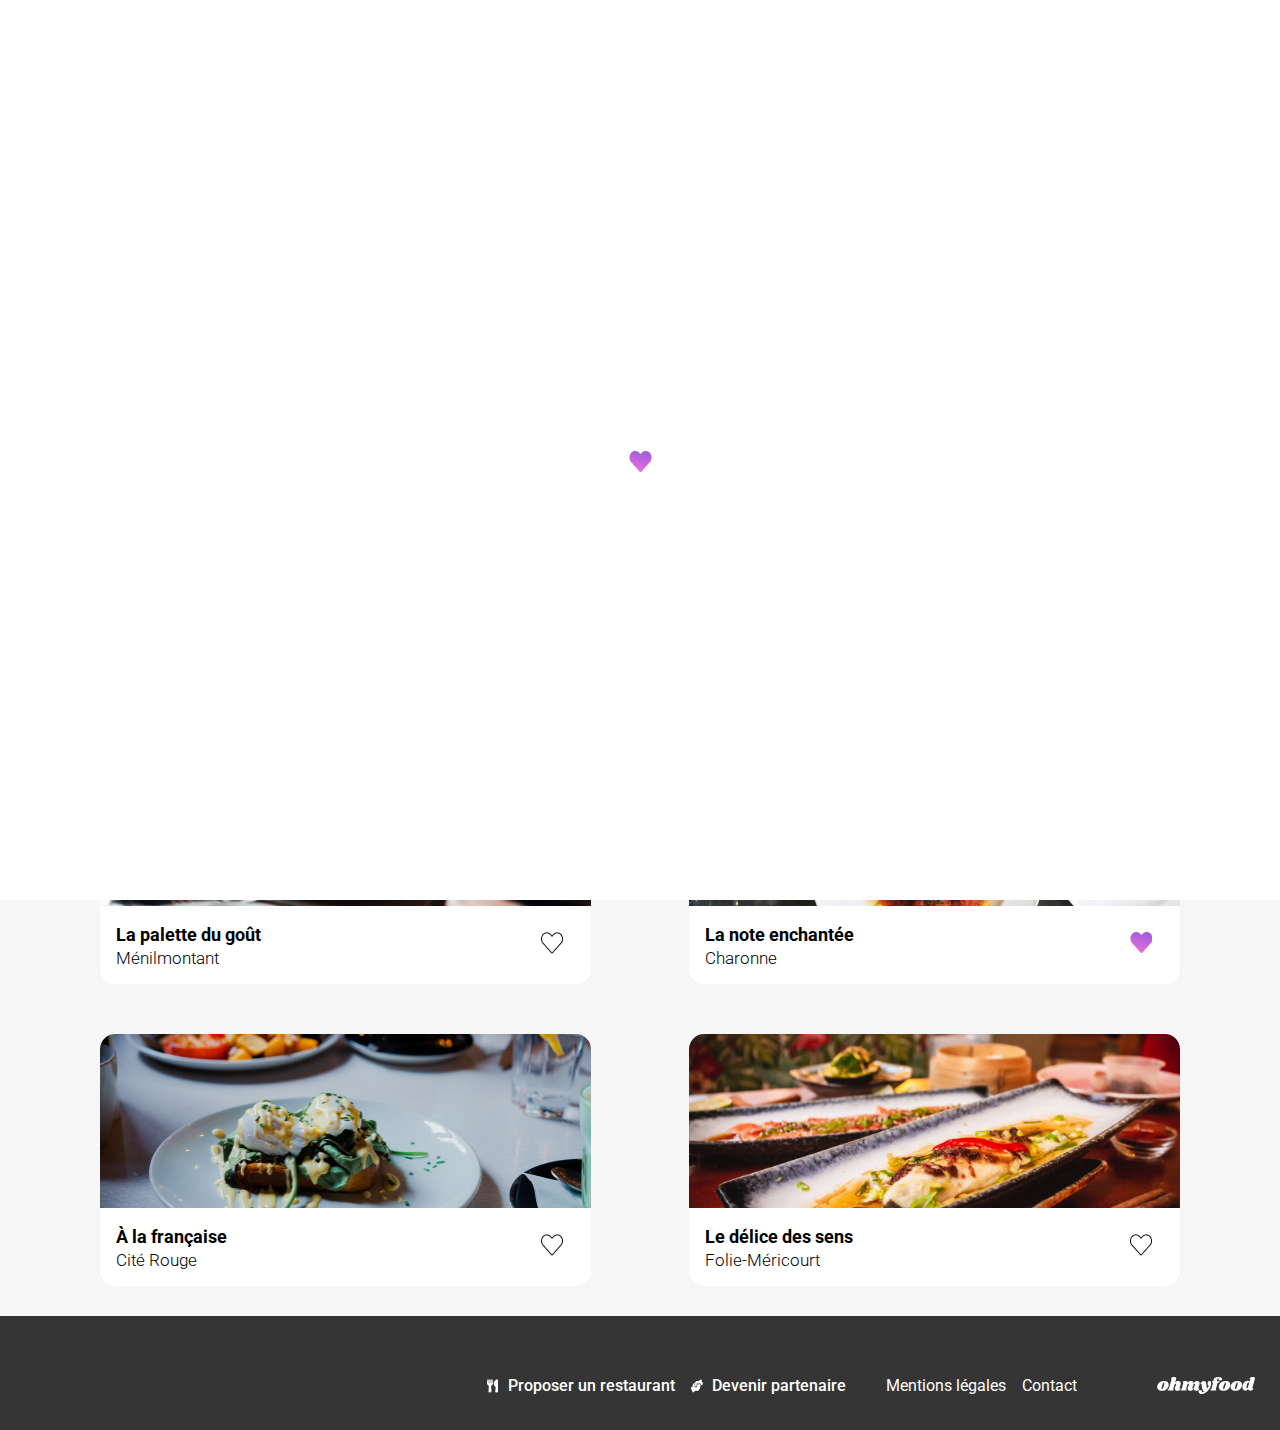
==== commit 79311534: "making home page loader" ====
--- a/index.html
+++ b/index.html
@@ -14,7 +14,8 @@
   </head>
 
   <body>
-    <div class="main-container splash-page">
+    <div class="loader"></div>
+    <div class="main-container home-page">
       <header>
         <div class="logoZone">
           <img
--- a/assets/css/style.css
+++ b/assets/css/style.css
@@ -1,39 +1,39 @@
 @charset "UTF-8";
 @keyframes maincourses {
   0% {
-    transform: translateY(-328.5px);
-  }
-  33.3% {
+    transform: translateY(-270px);
+  }
+  33.3333333333% {
     transform: translateY(-180px);
   }
-  66.6% {
+  66.6666666667% {
     transform: translateY(-90px);
   }
   100% {
-    transform: translateY(0);
+    transform: translateY(0px);
   }
 }
 @keyframes desserts {
   0% {
-    transform: translateY(-652.5px);
-  }
-  16.7% {
+    transform: translateY(-540px);
+  }
+  16.6666666667% {
     transform: translateY(-450px);
   }
-  33.4% {
+  33.3333333333% {
     transform: translateY(-360px);
   }
   50% {
     transform: translateY(-270px);
   }
-  66.7% {
+  66.6666666667% {
     transform: translateY(-180px);
   }
-  83.3% {
+  83.3333333333% {
     transform: translateY(-90px);
   }
   100% {
-    transform: translateY(0);
+    transform: translateY(0px);
   }
 }
 @keyframes dish {
@@ -44,6 +44,170 @@
     transform: perspective(1000px) rotateX(0deg);
   }
 }
+.maincourses {
+  animation-name: maincourses;
+  animation-duration: 450ms;
+  animation-delay: 900ms;
+  animation-fill-mode: backwards;
+  animation-timing-function: cubic-bezier(0.59, 0, 0.76, 1);
+}
+
+.desserts {
+  animation-name: desserts;
+  animation-duration: 900ms;
+  animation-delay: 450ms;
+  animation-fill-mode: backwards;
+  animation-timing-function: cubic-bezier(0.59, 0, 0.76, 1);
+}
+
+.dish {
+  animation: dish 300ms;
+  animation-fill-mode: backwards;
+  animation-timing-function: ease-in-out;
+}
+.dish--1 {
+  animation-delay: 0ms;
+}
+.dish--2 {
+  animation-delay: 150ms;
+}
+.dish--3 {
+  animation-delay: 300ms;
+}
+.dish--4 {
+  animation-delay: 450ms;
+}
+.dish--5 {
+  animation-delay: 600ms;
+}
+.dish--6 {
+  animation-delay: 750ms;
+}
+.dish--7 {
+  animation-delay: 900ms;
+}
+.dish--8 {
+  animation-delay: 1050ms;
+}
+.dish--9 {
+  animation-delay: 1200ms;
+}
+
+@keyframes maincourses-sc4 {
+  0% {
+    transform: translateY(-360px);
+  }
+  25% {
+    transform: translateY(-270px);
+  }
+  50% {
+    transform: translateY(-180px);
+  }
+  75% {
+    transform: translateY(-90px);
+  }
+  100% {
+    transform: translateY(0px);
+  }
+}
+@keyframes desserts-sc4 {
+  0% {
+    transform: translateY(-630px);
+  }
+  14.2857142857% {
+    transform: translateY(-540px);
+  }
+  28.5714285714% {
+    transform: translateY(-450px);
+  }
+  42.8571428571% {
+    transform: translateY(-360px);
+  }
+  57.1428571429% {
+    transform: translateY(-270px);
+  }
+  71.4285714286% {
+    transform: translateY(-180px);
+  }
+  85.7142857143% {
+    transform: translateY(-90px);
+  }
+  100% {
+    transform: translateY(0px);
+  }
+}
+.count-s4-m3-d3 .maincourses {
+  animation-name: maincourses-sc4;
+  animation-duration: 600ms;
+  animation-delay: 900ms;
+}
+.count-s4-m3-d3 .desserts {
+  animation-name: desserts-sc4;
+  animation-duration: 1050ms;
+  animation-delay: 450ms;
+}
+.count-s4-m3-d3 .dish--1 {
+  animation-delay: 0ms;
+}
+.count-s4-m3-d3 .dish--2 {
+  animation-delay: 150ms;
+}
+.count-s4-m3-d3 .dish--3 {
+  animation-delay: 300ms;
+}
+.count-s4-m3-d3 .dish--4 {
+  animation-delay: 450ms;
+}
+.count-s4-m3-d3 .dish--5 {
+  animation-delay: 600ms;
+}
+.count-s4-m3-d3 .dish--6 {
+  animation-delay: 750ms;
+}
+.count-s4-m3-d3 .dish--7 {
+  animation-delay: 900ms;
+}
+.count-s4-m3-d3 .dish--8 {
+  animation-delay: 1050ms;
+}
+.count-s4-m3-d3 .dish--9 {
+  animation-delay: 1200ms;
+}
+.count-s4-m3-d3 .dish--10 {
+  animation-delay: 1350ms;
+}
+
+@keyframes hp-loader-bg {
+  0% {
+    transform: translateX(0);
+    opacity: 1;
+  }
+  99% {
+    transform: translateX(0);
+    opacity: 0;
+  }
+  100% {
+    opacity: 0;
+    transform: translateX(-100%);
+  }
+}
+@keyframes hp-loader {
+  0% {
+    transform: scale(100%);
+  }
+  100% {
+    transform: scale(130%);
+  }
+}
+.loader {
+  animation: hp-loader-bg 600ms 5s forwards;
+}
+.loader::before {
+  animation: hp-loader 600ms both;
+  animation-iteration-count: infinite;
+  animation-direction: alternate;
+}
+
 /***
     The new CSS reset - version 1.8.5 (last updated 14.6.2023)
     GitHub page: https://github.com/elad2412/the-new-css-reset
@@ -731,6 +895,31 @@
   }
 }
 
+.loader {
+  content: "";
+  position: absolute;
+  top: 0;
+  right: 0;
+  bottom: 0;
+  left: 0;
+  background-color: white;
+  z-index: 10;
+}
+.loader::before {
+  content: "";
+  position: absolute;
+  top: 50vh;
+  right: 0;
+  left: 0;
+  margin: auto;
+  z-index: 1;
+  width: 24px;
+  height: 22px;
+  background-image: url("../../assets/images/icons/like-icon.png");
+  background-repeat: no-repeat;
+  background-position: center center;
+}
+
 .page-restaurant {
   background-color: #FFFFFF;
 }
@@ -830,53 +1019,6 @@
   }
 }
 
-.maincourses {
-  animation: maincourses 900ms;
-  animation-delay: 1800ms;
-  animation-fill-mode: backwards;
-  animation-timing-function: cubic-bezier(0.59, 0, 0.76, 1);
-}
-
-.desserts {
-  animation: desserts 1800ms;
-  animation-delay: 900ms;
-  animation-fill-mode: backwards;
-  animation-timing-function: cubic-bezier(0.59, 0, 0.76, 1);
-}
-
-.dish {
-  animation: dish 600ms;
-  animation-fill-mode: backwards;
-  animation-timing-function: ease-in-out;
-}
-.dish--1 {
-  animation-delay: 0ms;
-}
-.dish--2 {
-  animation-delay: 300ms;
-}
-.dish--3 {
-  animation-delay: 600ms;
-}
-.dish--4 {
-  animation-delay: 900ms;
-}
-.dish--5 {
-  animation-delay: 1200ms;
-}
-.dish--6 {
-  animation-delay: 1500ms;
-}
-.dish--7 {
-  animation-delay: 1800ms;
-}
-.dish--8 {
-  animation-delay: 2100ms;
-}
-.dish--9 {
-  animation-delay: 2400ms;
-}
-
 .menu-cta {
   width: 91%;
   margin-left: auto;
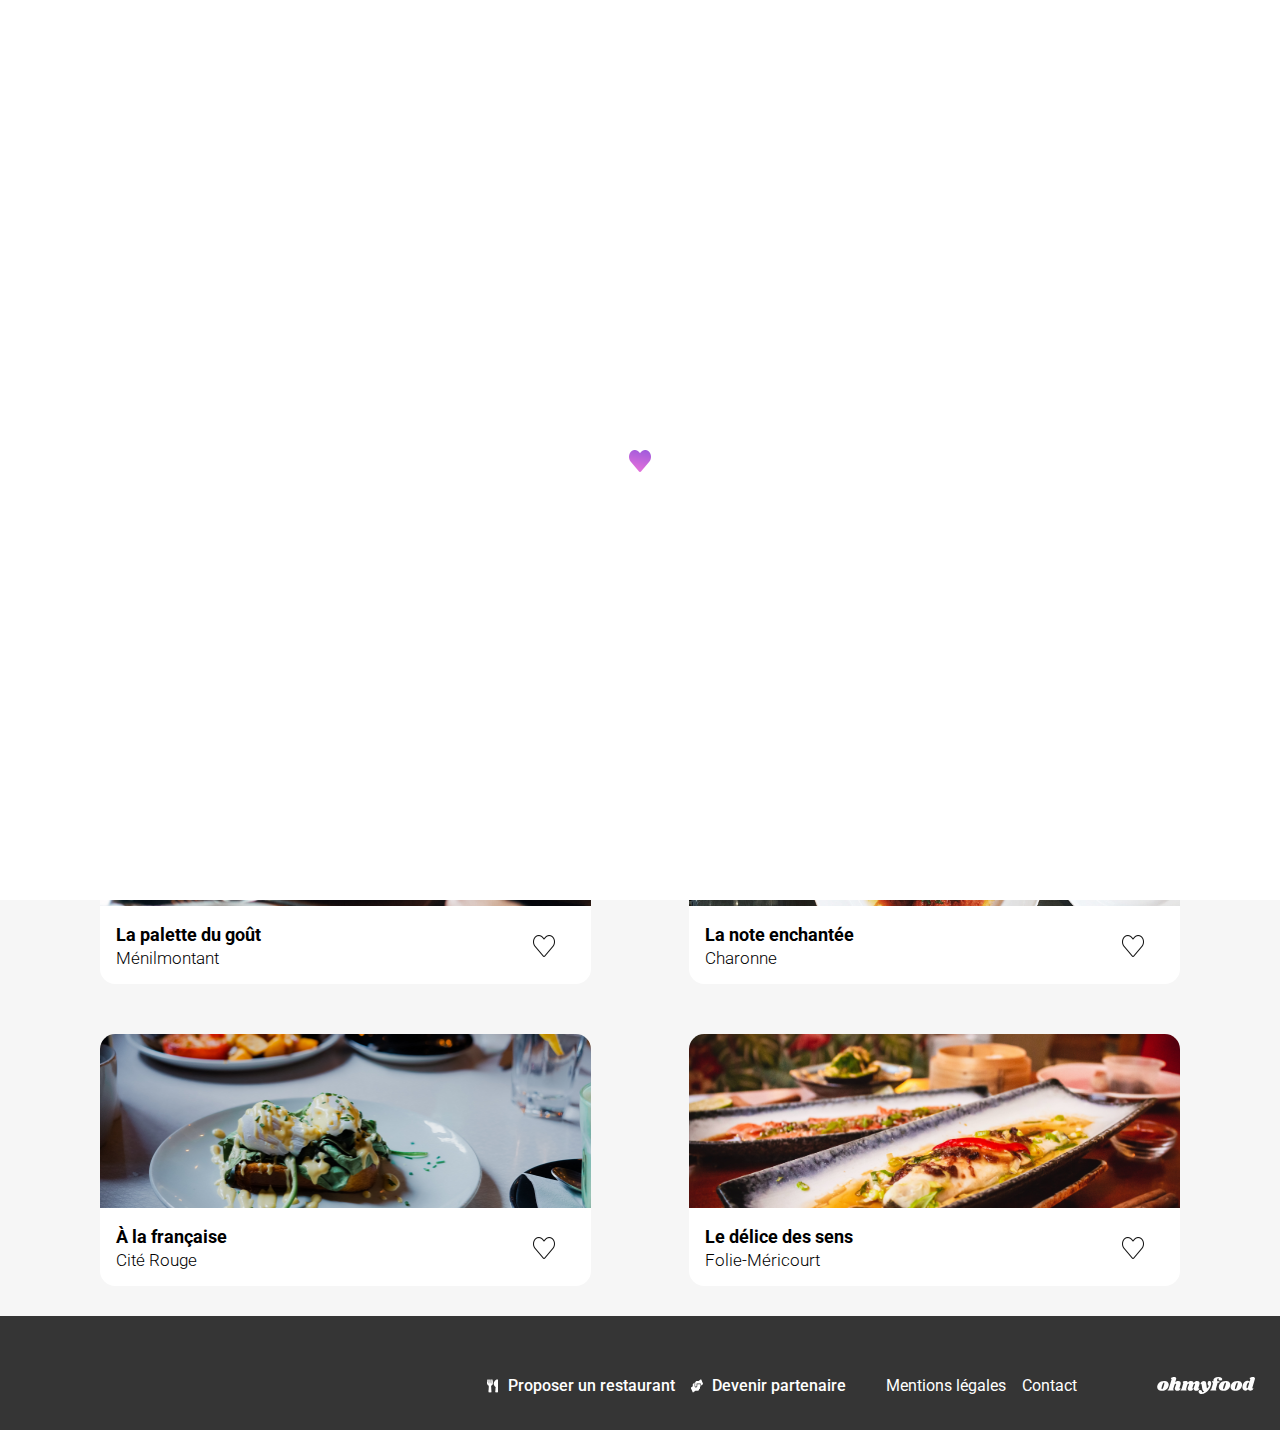
==== commit a1057071: "on home page make the hearts animated lik on restaurants pages" ====
--- a/index.html
+++ b/index.html
@@ -72,7 +72,16 @@
                   <div class="restaurant__content">
                     <h3 class="card__title">La palette du goût</h3>
                     <p>Ménilmontant</p>
-                    <i class="like__satus"></i>
+                    <button
+                      class="liking"
+                      aria-roledescription="mettre le restaurant en favori"
+                    >
+                      <img
+                        src="./assets/images/icons/unlike-icon.png"
+                        alt="coeur"
+                      />
+                    </button>
+                    <!-- <i class="like__satus"></i> -->
                   </div>
                   <i class="flagNew">Nouveau</i>
                 </a>
@@ -87,11 +96,15 @@
                   <div class="restaurant__content">
                     <h3 class="card__title">La note enchantée</h3>
                     <p>Charonne</p>
-                    <i
-                      class="like__satus like__satus--enabled"
-                      role="img"
-                      aria-label="restaurant favoris"
-                    ></i>
+                    <button
+                      class="liking"
+                      aria-roledescription="mettre le restaurant en favori"
+                    >
+                      <img
+                        src="./assets/images/icons/unlike-icon.png"
+                        alt="coeur"
+                      />
+                    </button>
                   </div>
                   <i class="flagNew">Nouveau</i>
                 </a>
@@ -106,7 +119,15 @@
                   <div class="restaurant__content">
                     <h3 class="card__title">À la française</h3>
                     <p>Cité Rouge</p>
-                    <i class="like__satus"></i>
+                    <button
+                      class="liking"
+                      aria-roledescription="mettre le restaurant en favori"
+                    >
+                      <img
+                        src="./assets/images/icons/unlike-icon.png"
+                        alt="coeur"
+                      />
+                    </button>
                   </div>
                 </a>
               </li>
@@ -120,7 +141,15 @@
                   <div class="restaurant__content">
                     <h3 class="card__title">Le délice des sens</h3>
                     <p>Folie-Méricourt</p>
-                    <i class="like__satus"></i>
+                    <button
+                      class="liking"
+                      aria-roledescription="mettre le restaurant en favori"
+                    >
+                      <img
+                        src="./assets/images/icons/unlike-icon.png"
+                        alt="coeur"
+                      />
+                    </button>
                   </div>
                 </a>
               </li>
--- a/assets/css/style.css
+++ b/assets/css/style.css
@@ -46,22 +46,20 @@
 }
 .maincourses {
   animation-name: maincourses;
-  animation-duration: 450ms;
-  animation-delay: 900ms;
+  animation-duration: 600ms;
   animation-fill-mode: backwards;
   animation-timing-function: cubic-bezier(0.59, 0, 0.76, 1);
 }
 
 .desserts {
   animation-name: desserts;
-  animation-duration: 900ms;
-  animation-delay: 450ms;
+  animation-duration: 1200ms;
   animation-fill-mode: backwards;
   animation-timing-function: cubic-bezier(0.59, 0, 0.76, 1);
 }
 
 .dish {
-  animation: dish 300ms;
+  animation: dish 400ms;
   animation-fill-mode: backwards;
   animation-timing-function: ease-in-out;
 }
@@ -69,28 +67,28 @@
   animation-delay: 0ms;
 }
 .dish--2 {
-  animation-delay: 150ms;
+  animation-delay: 200ms;
 }
 .dish--3 {
-  animation-delay: 300ms;
+  animation-delay: 400ms;
 }
 .dish--4 {
-  animation-delay: 450ms;
+  animation-delay: 600ms;
 }
 .dish--5 {
-  animation-delay: 600ms;
+  animation-delay: 800ms;
 }
 .dish--6 {
-  animation-delay: 750ms;
+  animation-delay: 1000ms;
 }
 .dish--7 {
-  animation-delay: 900ms;
+  animation-delay: 1200ms;
 }
 .dish--8 {
-  animation-delay: 1050ms;
+  animation-delay: 1400ms;
 }
 .dish--9 {
-  animation-delay: 1200ms;
+  animation-delay: 1600ms;
 }
 
 @keyframes maincourses-sc4 {
@@ -138,43 +136,41 @@
 }
 .count-s4-m3-d3 .maincourses {
   animation-name: maincourses-sc4;
-  animation-duration: 600ms;
-  animation-delay: 900ms;
+  animation-duration: 800ms;
 }
 .count-s4-m3-d3 .desserts {
   animation-name: desserts-sc4;
-  animation-duration: 1050ms;
-  animation-delay: 450ms;
+  animation-duration: 1400ms;
 }
 .count-s4-m3-d3 .dish--1 {
   animation-delay: 0ms;
 }
 .count-s4-m3-d3 .dish--2 {
-  animation-delay: 150ms;
+  animation-delay: 200ms;
 }
 .count-s4-m3-d3 .dish--3 {
-  animation-delay: 300ms;
+  animation-delay: 400ms;
 }
 .count-s4-m3-d3 .dish--4 {
-  animation-delay: 450ms;
+  animation-delay: 600ms;
 }
 .count-s4-m3-d3 .dish--5 {
-  animation-delay: 600ms;
+  animation-delay: 800ms;
 }
 .count-s4-m3-d3 .dish--6 {
-  animation-delay: 750ms;
+  animation-delay: 1000ms;
 }
 .count-s4-m3-d3 .dish--7 {
-  animation-delay: 900ms;
+  animation-delay: 1200ms;
 }
 .count-s4-m3-d3 .dish--8 {
-  animation-delay: 1050ms;
+  animation-delay: 1400ms;
 }
 .count-s4-m3-d3 .dish--9 {
-  animation-delay: 1200ms;
+  animation-delay: 1600ms;
 }
 .count-s4-m3-d3 .dish--10 {
-  animation-delay: 1350ms;
+  animation-delay: 1800ms;
 }
 
 @keyframes hp-loader-bg {
@@ -191,20 +187,20 @@
     transform: translateX(-100%);
   }
 }
-@keyframes hp-loader {
+@keyframes hp-loader-loop {
   0% {
-    transform: scale(100%);
+    transform: scale(1);
   }
   100% {
-    transform: scale(130%);
+    transform: scale(1.3);
   }
 }
 .loader {
-  animation: hp-loader-bg 600ms 5s forwards;
+  animation: hp-loader-bg 600ms 5000ms forwards;
 }
 .loader::before {
-  animation: hp-loader 600ms both;
-  animation-iteration-count: infinite;
+  animation: hp-loader-loop 500ms both;
+  animation-iteration-count: 9;
   animation-direction: alternate;
 }
 
@@ -304,10 +300,6 @@
 }
 
 /* Revert Modal native behavior */
-:where(dialog:modal) {
-  all: revert;
-}
-
 body {
   font-family: "Roboto", sans-serif;
   font-weight: 300;
@@ -552,17 +544,17 @@
   opacity: 0;
   transition: opacity 400ms;
 }
-.cta:hover .cta__text {
+.cta:hover .cta__text, .cta:focus .cta__text {
   border-radius: 2rem;
   box-shadow: 0px 4px 15px 0px rgba(0, 0, 0, 0.35);
 }
-.cta:hover::before {
+.cta:hover::before, .cta:focus::before {
   opacity: 0.15;
 }
 
 .liking {
-  width: 2.4rem;
-  height: 2.4rem;
+  width: 38px;
+  height: 38px;
   cursor: pointer;
   display: flex;
   align-items: center;
@@ -581,17 +573,17 @@
   background-image: url("../images/icons/like-icon.png");
   background-repeat: no-repeat;
   background-position: center center;
-  transform: scale(0%);
+  transform: scale(0);
   transition: transform 300ms cubic-bezier(0.78, 0, 0.61, 1.28);
 }
 .liking img {
   opacity: 1;
   transition: opacity 300ms cubic-bezier(0.78, 0, 0.61, 1.28);
 }
-.liking:hover::before {
-  transform: scale(100%);
-}
-.liking:hover img {
+.liking:hover::before, .liking:focus::before {
+  transform: scale(1);
+}
+.liking:hover img, .liking:focus img {
   opacity: 0;
 }
 
@@ -643,17 +635,17 @@
   position: absolute;
   transform: translateX(4.25rem);
   transition: transform 300ms cubic-bezier(0.78, 0.22, 0.44, 1.38);
-  top: 0;
-  bottom: 0;
+  top: -1px;
+  bottom: -1px;
   right: 0;
   width: 4.25rem;
   padding-right: 0.5rem;
   background: #99E2D0;
 }
-.dish:hover .dish__content {
+.dish:hover .dish__content, .dish:focus .dish__content {
   padding-right: 3.75rem;
 }
-.dish:hover .dish__status {
+.dish:hover .dish__status, .dish:focus .dish__status {
   transform: translateX(0.5rem);
 }
 
@@ -889,6 +881,16 @@
     top: 0.5rem;
   }
 }
+.restaurant__content .liking {
+  position: absolute;
+  top: 0;
+  right: 0.75rem;
+}
+@media (min-width: 768px) {
+  .restaurant__content .liking {
+    top: 0.2rem;
+  }
+}
 @media (min-width: 768px) {
   .restaurant__content {
     margin: 1.125rem 1rem 0;
@@ -897,7 +899,7 @@
 
 .loader {
   content: "";
-  position: absolute;
+  position: fixed;
   top: 0;
   right: 0;
   bottom: 0;
